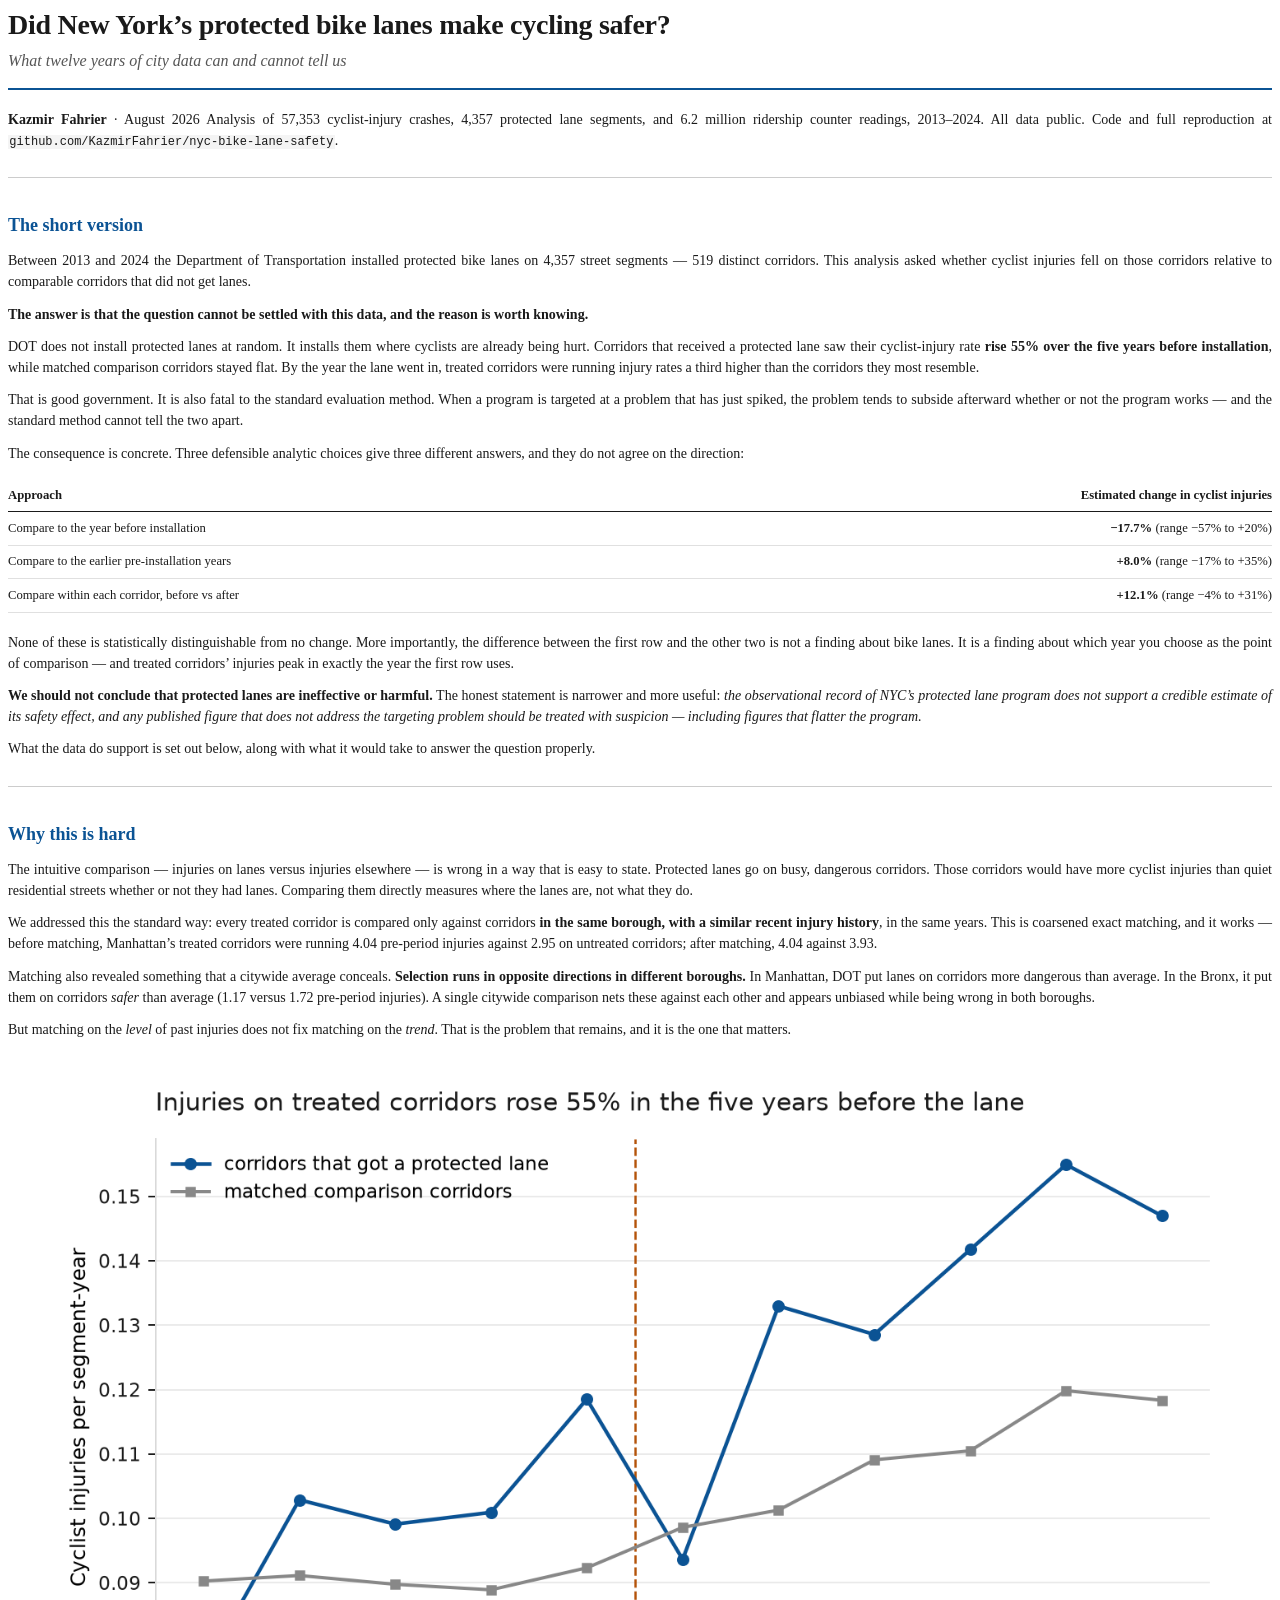
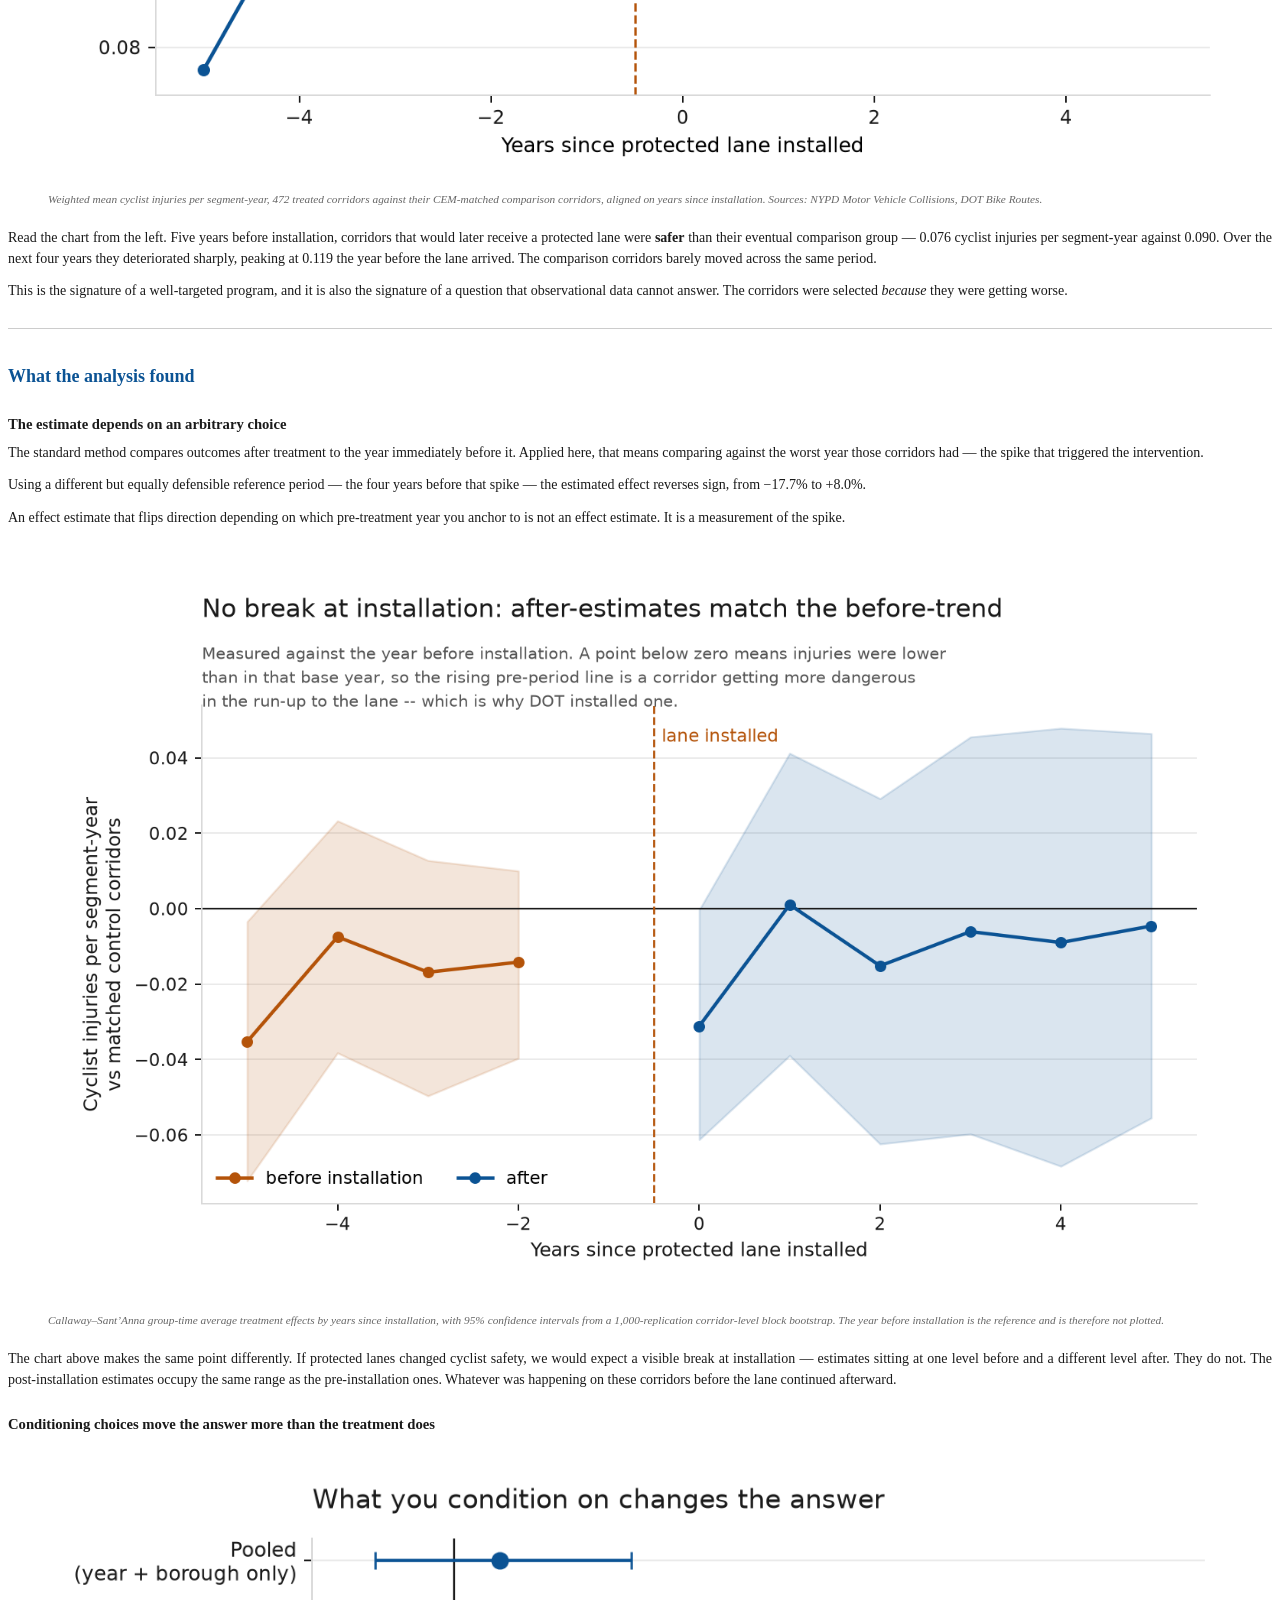
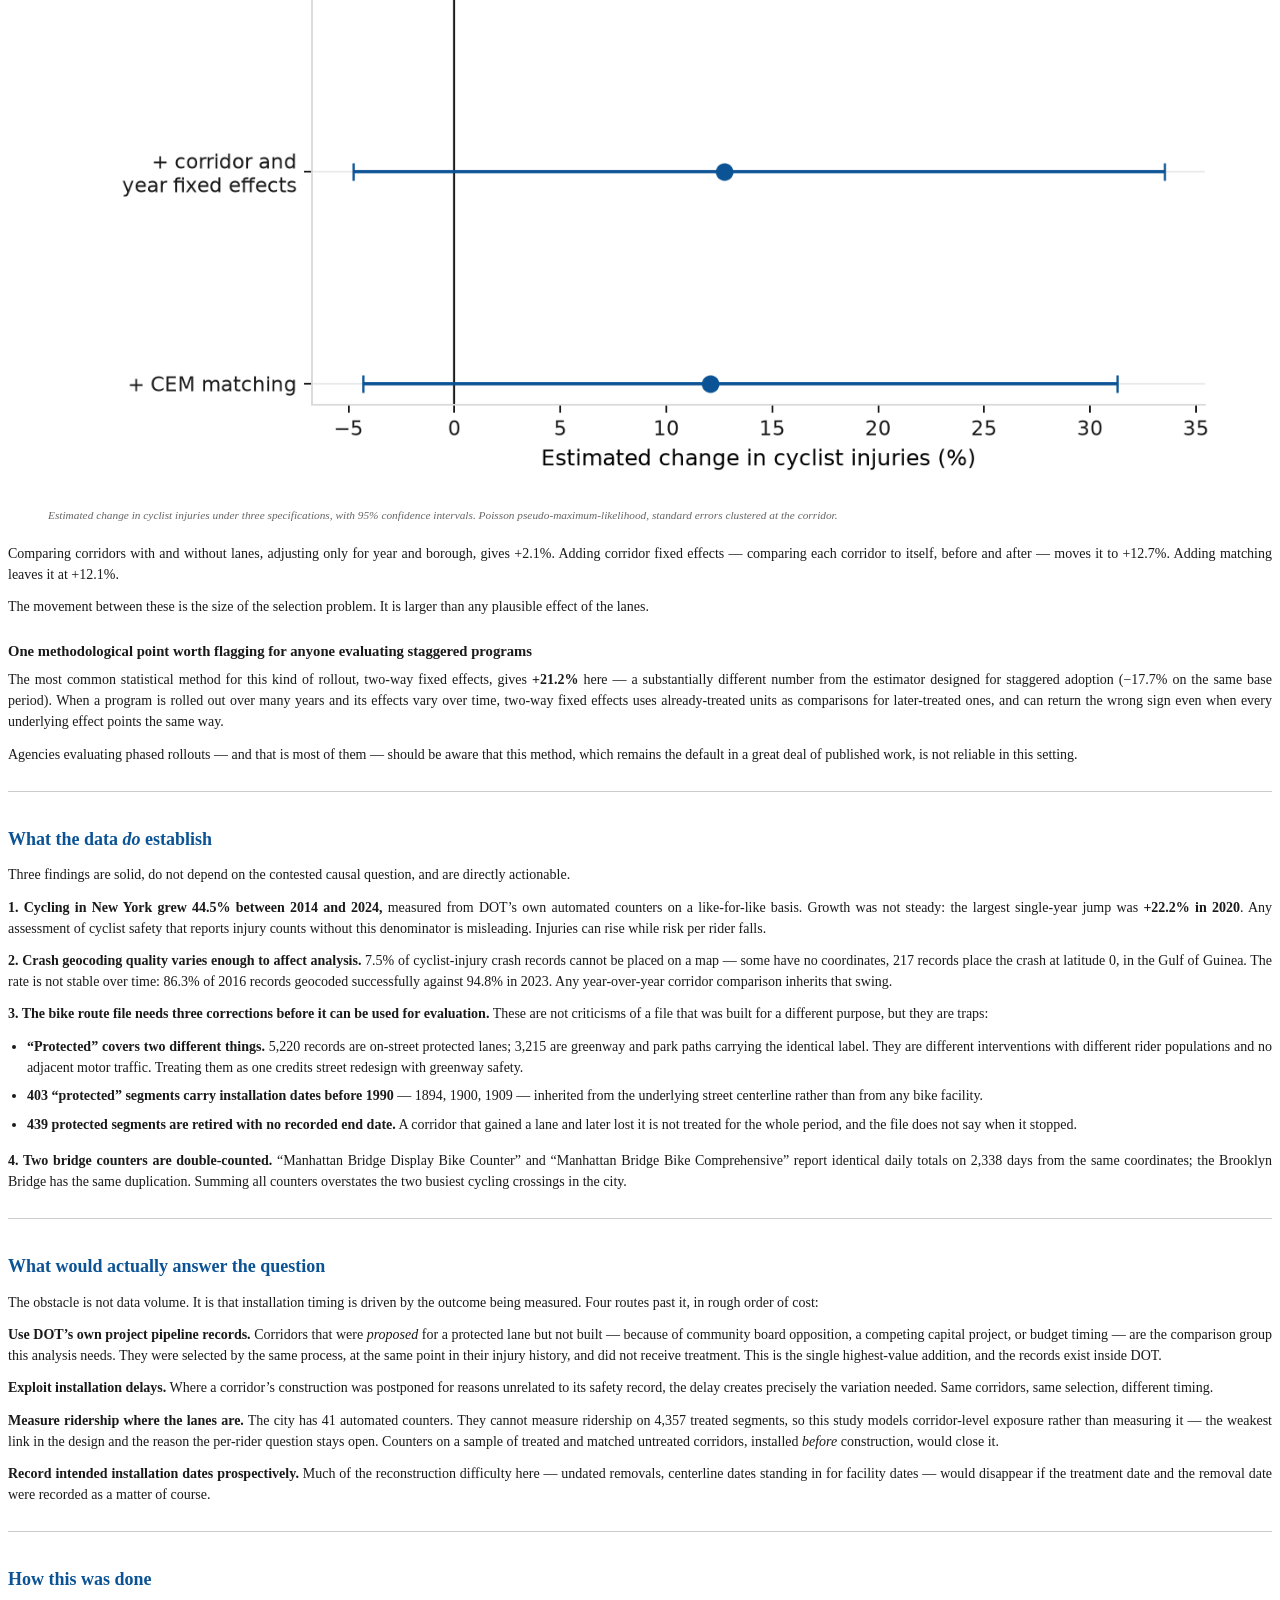
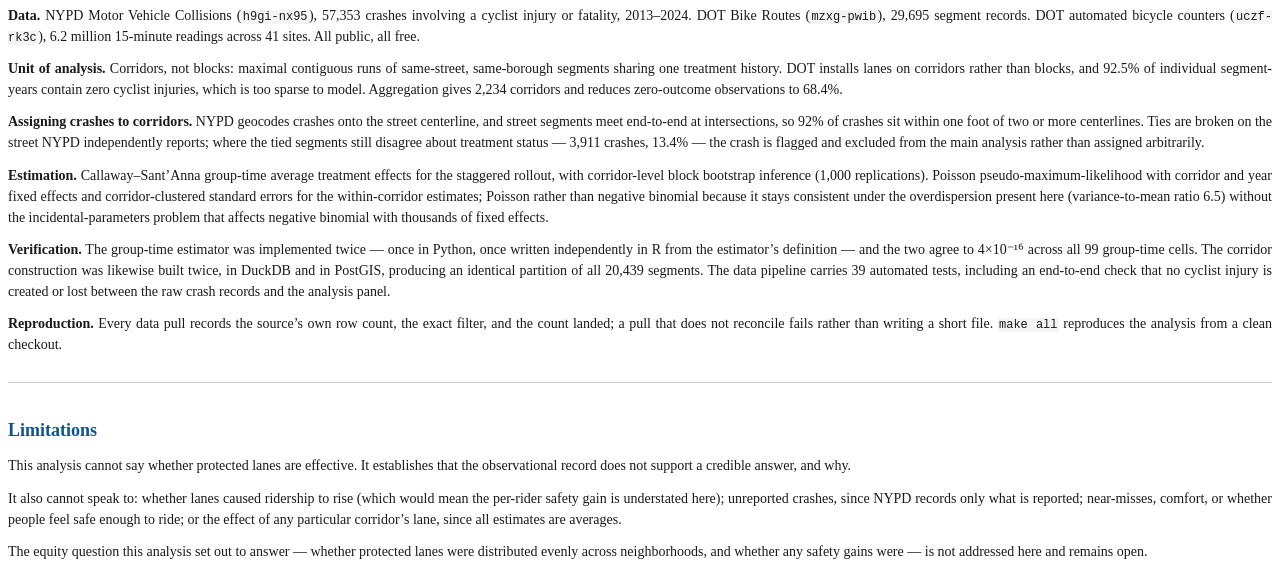
==== docs/brief/brief.html @ b7672981 "Write the six-page policy brief and its build pipeline The highest-leverage deliverable in the proje" ====
<!DOCTYPE html>
<html xmlns="http://www.w3.org/1999/xhtml">
<head>
  <meta charset="utf-8" />
  <meta name="generator" content="pandoc 3.10.2" />
  <meta name="viewport" content="width=device-width, initial-scale=1.0, user-scalable=yes" />
  <title>Did New York&#39;s protected bike lanes make cycling safer?</title>
  <style>

span.smallcaps{font-variant: small-caps;}
div.columns{display: flex; gap: 1.5em;}
div.column{flex: auto;}
@media screen {
div.columns{gap: min(4vw, 1.5em);}
div.column{overflow-x: auto;}
}
div.hanging-indent{margin-left: 1.5em; text-indent: -1.5em;}

ul.task-list[class]{list-style: none;}
ul.task-list li input[type="checkbox"] {
font-size: inherit;
width: 0.8em;
margin: 0 0.8em 0.2em -1.6em;
vertical-align: middle;
}
.display.math{display: block; text-align: center; margin: 0.5rem auto;}
</style>
  <style type="text/css">@page {
size: letter;
margin: 22mm 20mm 20mm 20mm;
@bottom-center {
content: counter(page) " of " counter(pages);
font-family: "Georgia", serif; font-size: 8.5pt; color: #777;
}
}
@page :first { margin-top: 18mm; @bottom-center { content: ""; } }
html { font-size: 10.5pt; }
body {
font-family: "Georgia", "Times New Roman", serif;
line-height: 1.5; color: #1a1a1a; hyphens: auto; text-align: justify;
}
h1 {
font-size: 21pt; line-height: 1.18; margin: 0 0 2mm 0;
font-weight: 600; letter-spacing: -0.2pt; text-align: left;
}
h3 {
font-size: 12pt; font-weight: 400; font-style: italic; color: #555;
margin: 0 0 5mm 0; text-align: left;
}
h1 + h3 { border-bottom: 1.5pt solid #0b5394; padding-bottom: 4mm; }
h2 {
font-size: 13.5pt; font-weight: 600; color: #0b5394;
margin: 9mm 0 3mm 0; text-align: left; page-break-after: avoid;
}
h3:not(h1 + h3) {
font-size: 11pt; font-weight: 600; font-style: normal; color: #1a1a1a;
margin: 6mm 0 2mm 0; page-break-after: avoid;
}
p { margin: 0 0 3mm 0; orphans: 3; widows: 3; }
strong { font-weight: 600; }
hr { border: none; border-top: 0.5pt solid #ccc; margin: 7mm 0; }
table {
width: 100%; border-collapse: collapse; margin: 4mm 0 5mm 0;
font-size: 9.5pt; page-break-inside: avoid;
}
th {
text-align: left; border-bottom: 1pt solid #1a1a1a;
padding: 2mm 3mm 1.5mm 0; font-weight: 600;
}
td { padding: 1.8mm 3mm 1.8mm 0; border-bottom: 0.4pt solid #e0e0e0; }
td:last-child, th:last-child { text-align: right; padding-right: 0; }
ul { margin: 2mm 0 4mm 0; padding-left: 5mm; }
li { margin-bottom: 2mm; text-align: justify; }
img { width: 100%; margin: 4mm 0 1.5mm 0; page-break-inside: avoid; }

img + em, p > img + em { display: block; }
figcaption, .caption {
font-size: 8.5pt; color: #666; font-style: italic;
text-align: left; margin-bottom: 5mm;
}
code { font-family: "SF Mono", Menlo, monospace; font-size: 9pt; background: #f4f4f4; padding: 0 1pt; }
</style>
</head>
<body>
<h1 id="did-new-yorks-protected-bike-lanes-make-cycling-safer">Did New
York’s protected bike lanes make cycling safer?</h1>
<h3 id="what-twelve-years-of-city-data-can-and-cannot-tell-us">What
twelve years of city data can and cannot tell us</h3>
<p><strong>Kazmir Fahrier</strong> · August 2026 Analysis of 57,353
cyclist-injury crashes, 4,357 protected lane segments, and 6.2 million
ridership counter readings, 2013–2024. All data public. Code and full
reproduction at
<code>github.com/KazmirFahrier/nyc-bike-lane-safety</code>.</p>
<hr />
<h2 id="the-short-version">The short version</h2>
<p>Between 2013 and 2024 the Department of Transportation installed
protected bike lanes on 4,357 street segments — 519 distinct corridors.
This analysis asked whether cyclist injuries fell on those corridors
relative to comparable corridors that did not get lanes.</p>
<p><strong>The answer is that the question cannot be settled with this
data, and the reason is worth knowing.</strong></p>
<p>DOT does not install protected lanes at random. It installs them
where cyclists are already being hurt. Corridors that received a
protected lane saw their cyclist-injury rate <strong>rise 55% over the
five years before installation</strong>, while matched comparison
corridors stayed flat. By the year the lane went in, treated corridors
were running injury rates a third higher than the corridors they most
resemble.</p>
<p>That is good government. It is also fatal to the standard evaluation
method. When a program is targeted at a problem that has just spiked,
the problem tends to subside afterward whether or not the program works
— and the standard method cannot tell the two apart.</p>
<p>The consequence is concrete. Three defensible analytic choices give
three different answers, and they do not agree on the direction:</p>
<table>
<colgroup>
<col style="width: 50%" />
<col style="width: 50%" />
</colgroup>
<thead>
<tr>
<th>Approach</th>
<th>Estimated change in cyclist injuries</th>
</tr>
</thead>
<tbody>
<tr>
<td>Compare to the year before installation</td>
<td><strong>−17.7%</strong> (range −57% to +20%)</td>
</tr>
<tr>
<td>Compare to the earlier pre-installation years</td>
<td><strong>+8.0%</strong> (range −17% to +35%)</td>
</tr>
<tr>
<td>Compare within each corridor, before vs after</td>
<td><strong>+12.1%</strong> (range −4% to +31%)</td>
</tr>
</tbody>
</table>
<p>None of these is statistically distinguishable from no change. More
importantly, the difference between the first row and the other two is
not a finding about bike lanes. It is a finding about which year you
choose as the point of comparison — and treated corridors’ injuries peak
in exactly the year the first row uses.</p>
<p><strong>We should not conclude that protected lanes are ineffective
or harmful.</strong> The honest statement is narrower and more useful:
<em>the observational record of NYC’s protected lane program does not
support a credible estimate of its safety effect, and any published
figure that does not address the targeting problem should be treated
with suspicion — including figures that flatter the program.</em></p>
<p>What the data do support is set out below, along with what it would
take to answer the question properly.</p>
<hr />
<h2 id="why-this-is-hard">Why this is hard</h2>
<p>The intuitive comparison — injuries on lanes versus injuries
elsewhere — is wrong in a way that is easy to state. Protected lanes go
on busy, dangerous corridors. Those corridors would have more cyclist
injuries than quiet residential streets whether or not they had lanes.
Comparing them directly measures where the lanes are, not what they
do.</p>
<p>We addressed this the standard way: every treated corridor is
compared only against corridors <strong>in the same borough, with a
similar recent injury history</strong>, in the same years. This is
coarsened exact matching, and it works — before matching, Manhattan’s
treated corridors were running 4.04 pre-period injuries against 2.95 on
untreated corridors; after matching, 4.04 against 3.93.</p>
<p>Matching also revealed something that a citywide average conceals.
<strong>Selection runs in opposite directions in different
boroughs.</strong> In Manhattan, DOT put lanes on corridors more
dangerous than average. In the Bronx, it put them on corridors
<em>safer</em> than average (1.17 versus 1.72 pre-period injuries). A
single citywide comparison nets these against each other and appears
unbiased while being wrong in both boroughs.</p>
<p>But matching on the <em>level</em> of past injuries does not fix
matching on the <em>trend</em>. That is the problem that remains, and it
is the one that matters.</p>
<figure>
<img role="img" aria-label="Weighted mean cyclist injuries per segment-year, 472 treated corridors against their CEM-matched comparison corridors, aligned on years since installation. Sources: NYPD Motor Vehicle Collisions, DOT Bike Routes." src="[data-uri]" alt="Weighted mean cyclist injuries per segment-year, 472 treated corridors against their CEM-matched comparison corridors, aligned on years since installation. Sources: NYPD Motor Vehicle Collisions, DOT Bike Routes." />
<figcaption aria-hidden="true">Weighted mean cyclist injuries per
segment-year, 472 treated corridors against their CEM-matched comparison
corridors, aligned on years since installation. Sources: NYPD Motor
Vehicle Collisions, DOT Bike Routes.</figcaption>
</figure>
<p>Read the chart from the left. Five years before installation,
corridors that would later receive a protected lane were
<strong>safer</strong> than their eventual comparison group — 0.076
cyclist injuries per segment-year against 0.090. Over the next four
years they deteriorated sharply, peaking at 0.119 the year before the
lane arrived. The comparison corridors barely moved across the same
period.</p>
<p>This is the signature of a well-targeted program, and it is also the
signature of a question that observational data cannot answer. The
corridors were selected <em>because</em> they were getting worse.</p>
<hr />
<h2 id="what-the-analysis-found">What the analysis found</h2>
<h3 id="the-estimate-depends-on-an-arbitrary-choice">The estimate
depends on an arbitrary choice</h3>
<p>The standard method compares outcomes after treatment to the year
immediately before it. Applied here, that means comparing against the
worst year those corridors had — the spike that triggered the
intervention.</p>
<p>Using a different but equally defensible reference period — the four
years before that spike — the estimated effect reverses sign, from
−17.7% to +8.0%.</p>
<p>An effect estimate that flips direction depending on which
pre-treatment year you anchor to is not an effect estimate. It is a
measurement of the spike.</p>
<figure>
<img role="img" aria-label="Callaway–Sant’Anna group-time average treatment effects by years since installation, with 95% confidence intervals from a 1,000-replication corridor-level block bootstrap. The year before installation is the reference and is therefore not plotted." src="[data-uri]" alt="Callaway–Sant’Anna group-time average treatment effects by years since installation, with 95% confidence intervals from a 1,000-replication corridor-level block bootstrap. The year before installation is the reference and is therefore not plotted." />
<figcaption aria-hidden="true">Callaway–Sant’Anna group-time average
treatment effects by years since installation, with 95% confidence
intervals from a 1,000-replication corridor-level block bootstrap. The
year before installation is the reference and is therefore not
plotted.</figcaption>
</figure>
<p>The chart above makes the same point differently. If protected lanes
changed cyclist safety, we would expect a visible break at installation
— estimates sitting at one level before and a different level after.
They do not. The post-installation estimates occupy the same range as
the pre-installation ones. Whatever was happening on these corridors
before the lane continued afterward.</p>
<h3 id="conditioning-choices-move-the-answer-more-than-the-treatment-does">Conditioning
choices move the answer more than the treatment does</h3>
<figure>
<img role="img" aria-label="Estimated change in cyclist injuries under three specifications, with 95% confidence intervals. Poisson pseudo-maximum-likelihood, standard errors clustered at the corridor." src="[data-uri]" alt="Estimated change in cyclist injuries under three specifications, with 95% confidence intervals. Poisson pseudo-maximum-likelihood, standard errors clustered at the corridor." />
<figcaption aria-hidden="true">Estimated change in cyclist injuries
under three specifications, with 95% confidence intervals. Poisson
pseudo-maximum-likelihood, standard errors clustered at the
corridor.</figcaption>
</figure>
<p>Comparing corridors with and without lanes, adjusting only for year
and borough, gives +2.1%. Adding corridor fixed effects — comparing each
corridor to itself, before and after — moves it to +12.7%. Adding
matching leaves it at +12.1%.</p>
<p>The movement between these is the size of the selection problem. It
is larger than any plausible effect of the lanes.</p>
<h3 id="one-methodological-point-worth-flagging-for-anyone-evaluating-staggered-programs">One
methodological point worth flagging for anyone evaluating staggered
programs</h3>
<p>The most common statistical method for this kind of rollout, two-way
fixed effects, gives <strong>+21.2%</strong> here — a substantially
different number from the estimator designed for staggered adoption
(−17.7% on the same base period). When a program is rolled out over many
years and its effects vary over time, two-way fixed effects uses
already-treated units as comparisons for later-treated ones, and can
return the wrong sign even when every underlying effect points the same
way.</p>
<p>Agencies evaluating phased rollouts — and that is most of them —
should be aware that this method, which remains the default in a great
deal of published work, is not reliable in this setting.</p>
<hr />
<h2 id="what-the-data-do-establish">What the data <em>do</em>
establish</h2>
<p>Three findings are solid, do not depend on the contested causal
question, and are directly actionable.</p>
<p><strong>1. Cycling in New York grew 44.5% between 2014 and
2024,</strong> measured from DOT’s own automated counters on a
like-for-like basis. Growth was not steady: the largest single-year jump
was <strong>+22.2% in 2020</strong>. Any assessment of cyclist safety
that reports injury counts without this denominator is misleading.
Injuries can rise while risk per rider falls.</p>
<p><strong>2. Crash geocoding quality varies enough to affect
analysis.</strong> 7.5% of cyclist-injury crash records cannot be placed
on a map — some have no coordinates, 217 records place the crash at
latitude 0, in the Gulf of Guinea. The rate is not stable over time:
86.3% of 2016 records geocoded successfully against 94.8% in 2023. Any
year-over-year corridor comparison inherits that swing.</p>
<p><strong>3. The bike route file needs three corrections before it can
be used for evaluation.</strong> These are not criticisms of a file that
was built for a different purpose, but they are traps:</p>
<ul>
<li><strong>“Protected” covers two different things.</strong> 5,220
records are on-street protected lanes; 3,215 are greenway and park paths
carrying the identical label. They are different interventions with
different rider populations and no adjacent motor traffic. Treating them
as one credits street redesign with greenway safety.</li>
<li><strong>403 “protected” segments carry installation dates before
1990</strong> — 1894, 1900, 1909 — inherited from the underlying street
centerline rather than from any bike facility.</li>
<li><strong>439 protected segments are retired with no recorded end
date.</strong> A corridor that gained a lane and later lost it is not
treated for the whole period, and the file does not say when it
stopped.</li>
</ul>
<p><strong>4. Two bridge counters are double-counted.</strong>
“Manhattan Bridge Display Bike Counter” and “Manhattan Bridge Bike
Comprehensive” report identical daily totals on 2,338 days from the same
coordinates; the Brooklyn Bridge has the same duplication. Summing all
counters overstates the two busiest cycling crossings in the city.</p>
<hr />
<h2 id="what-would-actually-answer-the-question">What would actually
answer the question</h2>
<p>The obstacle is not data volume. It is that installation timing is
driven by the outcome being measured. Four routes past it, in rough
order of cost:</p>
<p><strong>Use DOT’s own project pipeline records.</strong> Corridors
that were <em>proposed</em> for a protected lane but not built — because
of community board opposition, a competing capital project, or budget
timing — are the comparison group this analysis needs. They were
selected by the same process, at the same point in their injury history,
and did not receive treatment. This is the single highest-value
addition, and the records exist inside DOT.</p>
<p><strong>Exploit installation delays.</strong> Where a corridor’s
construction was postponed for reasons unrelated to its safety record,
the delay creates precisely the variation needed. Same corridors, same
selection, different timing.</p>
<p><strong>Measure ridership where the lanes are.</strong> The city has
41 automated counters. They cannot measure ridership on 4,357 treated
segments, so this study models corridor-level exposure rather than
measuring it — the weakest link in the design and the reason the
per-rider question stays open. Counters on a sample of treated and
matched untreated corridors, installed <em>before</em> construction,
would close it.</p>
<p><strong>Record intended installation dates prospectively.</strong>
Much of the reconstruction difficulty here — undated removals,
centerline dates standing in for facility dates — would disappear if the
treatment date and the removal date were recorded as a matter of
course.</p>
<hr />
<h2 id="how-this-was-done">How this was done</h2>
<p><strong>Data.</strong> NYPD Motor Vehicle Collisions
(<code>h9gi-nx95</code>), 57,353 crashes involving a cyclist injury or
fatality, 2013–2024. DOT Bike Routes (<code>mzxg-pwib</code>), 29,695
segment records. DOT automated bicycle counters
(<code>uczf-rk3c</code>), 6.2 million 15-minute readings across 41
sites. All public, all free.</p>
<p><strong>Unit of analysis.</strong> Corridors, not blocks: maximal
contiguous runs of same-street, same-borough segments sharing one
treatment history. DOT installs lanes on corridors rather than blocks,
and 92.5% of individual segment-years contain zero cyclist injuries,
which is too sparse to model. Aggregation gives 2,234 corridors and
reduces zero-outcome observations to 68.4%.</p>
<p><strong>Assigning crashes to corridors.</strong> NYPD geocodes
crashes onto the street centerline, and street segments meet end-to-end
at intersections, so 92% of crashes sit within one foot of two or more
centerlines. Ties are broken on the street NYPD independently reports;
where the tied segments still disagree about treatment status — 3,911
crashes, 13.4% — the crash is flagged and excluded from the main
analysis rather than assigned arbitrarily.</p>
<p><strong>Estimation.</strong> Callaway–Sant’Anna group-time average
treatment effects for the staggered rollout, with corridor-level block
bootstrap inference (1,000 replications). Poisson
pseudo-maximum-likelihood with corridor and year fixed effects and
corridor-clustered standard errors for the within-corridor estimates;
Poisson rather than negative binomial because it stays consistent under
the overdispersion present here (variance-to-mean ratio 6.5) without the
incidental-parameters problem that affects negative binomial with
thousands of fixed effects.</p>
<p><strong>Verification.</strong> The group-time estimator was
implemented twice — once in Python, once written independently in R from
the estimator’s definition — and the two agree to 4×10⁻¹⁶ across all 99
group-time cells. The corridor construction was likewise built twice, in
DuckDB and in PostGIS, producing an identical partition of all 20,439
segments. The data pipeline carries 39 automated tests, including an
end-to-end check that no cyclist injury is created or lost between the
raw crash records and the analysis panel.</p>
<p><strong>Reproduction.</strong> Every data pull records the source’s
own row count, the exact filter, and the count landed; a pull that does
not reconcile fails rather than writing a short file.
<code>make all</code> reproduces the analysis from a clean checkout.</p>
<hr />
<h2 id="limitations">Limitations</h2>
<p>This analysis cannot say whether protected lanes are effective. It
establishes that the observational record does not support a credible
answer, and why.</p>
<p>It also cannot speak to: whether lanes caused ridership to rise
(which would mean the per-rider safety gain is understated here);
unreported crashes, since NYPD records only what is reported;
near-misses, comfort, or whether people feel safe enough to ride; or the
effect of any particular corridor’s lane, since all estimates are
averages.</p>
<p>The equity question this analysis set out to answer — whether
protected lanes were distributed evenly across neighborhoods, and
whether any safety gains were — is not addressed here and remains
open.</p>
</body>
</html>
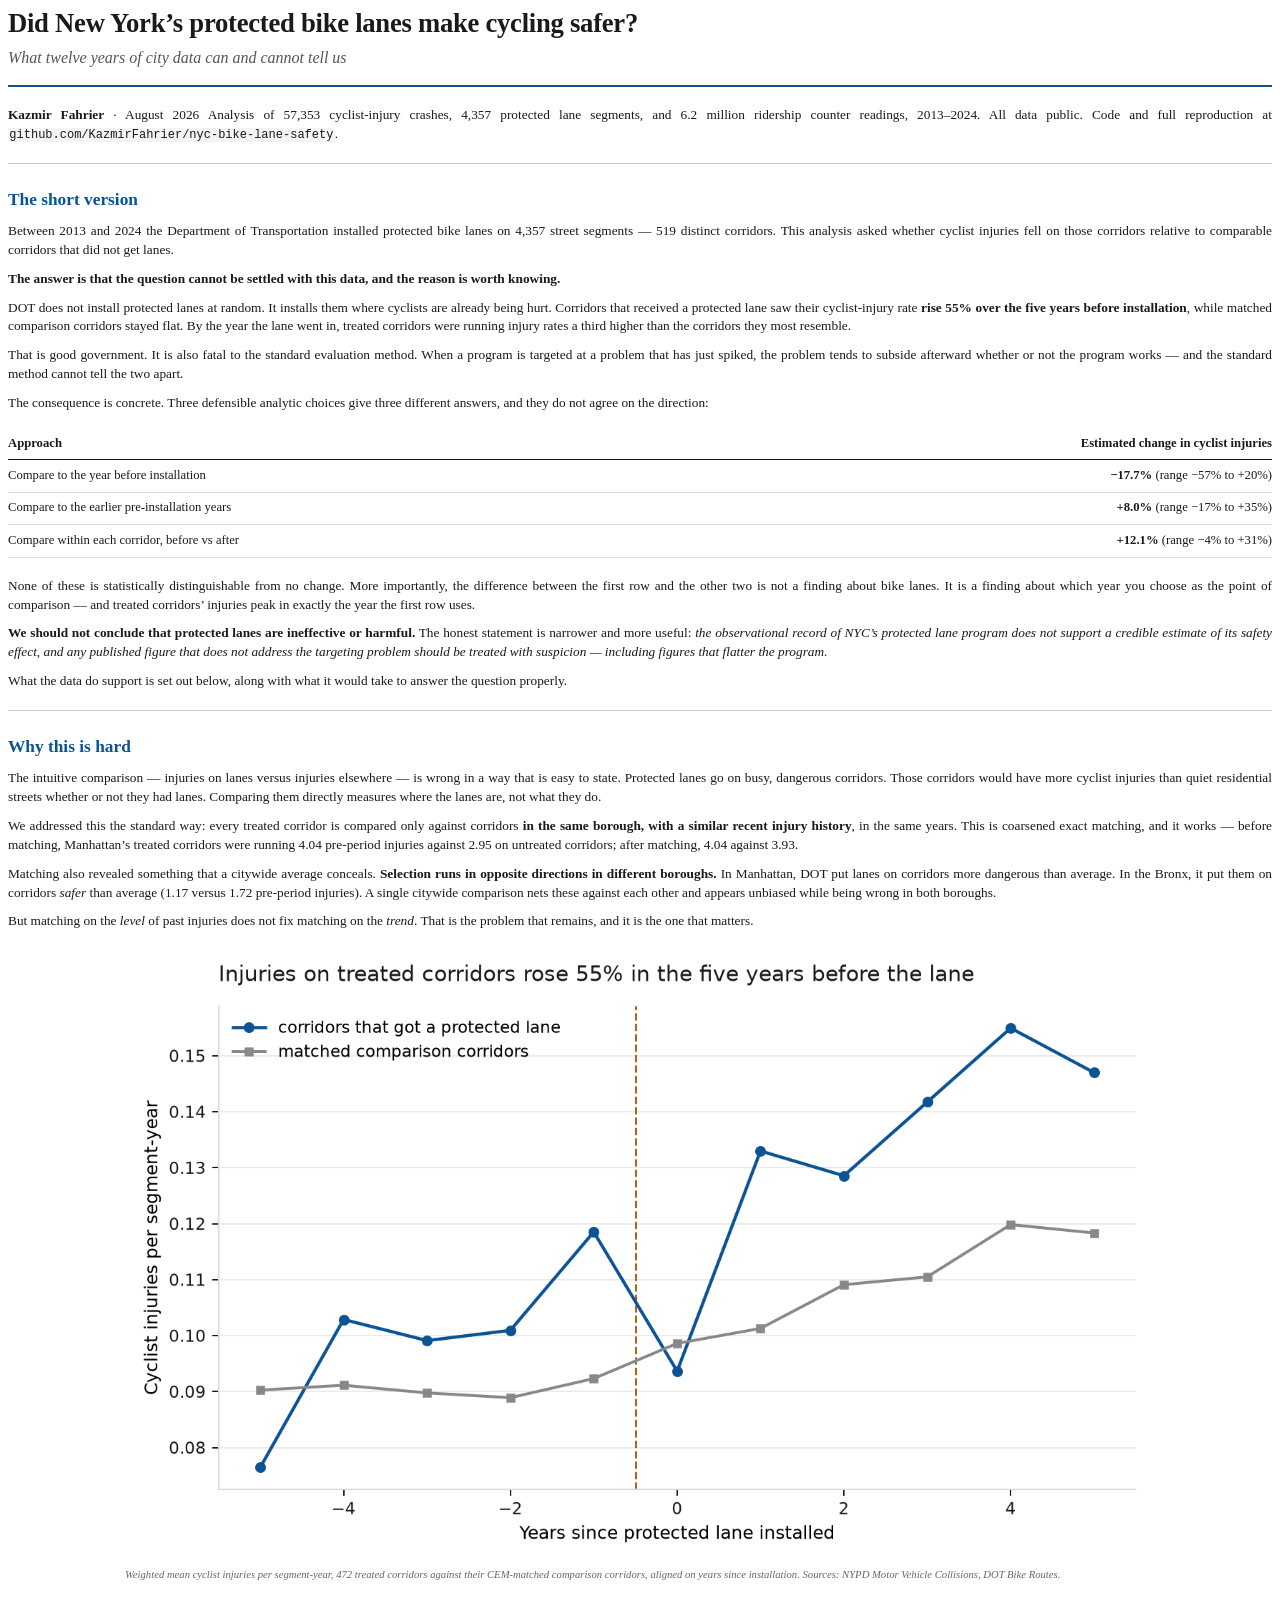
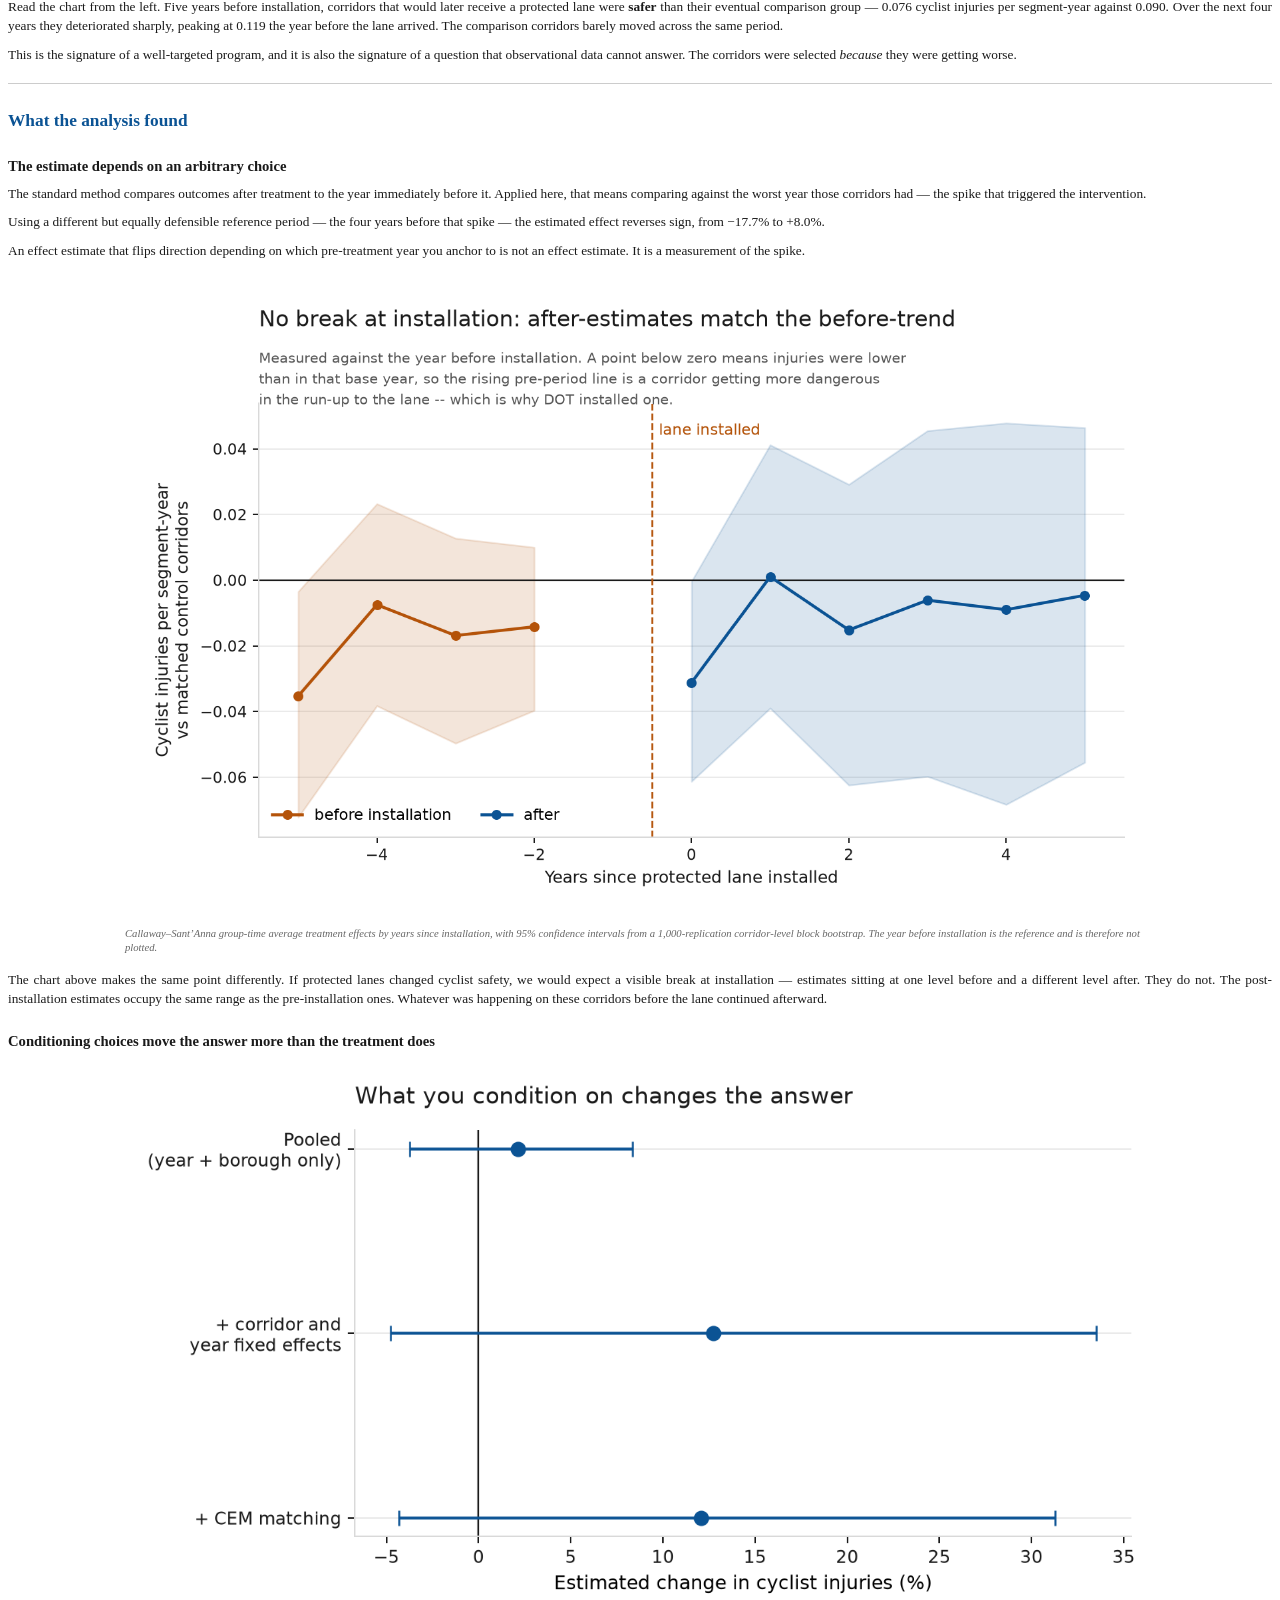
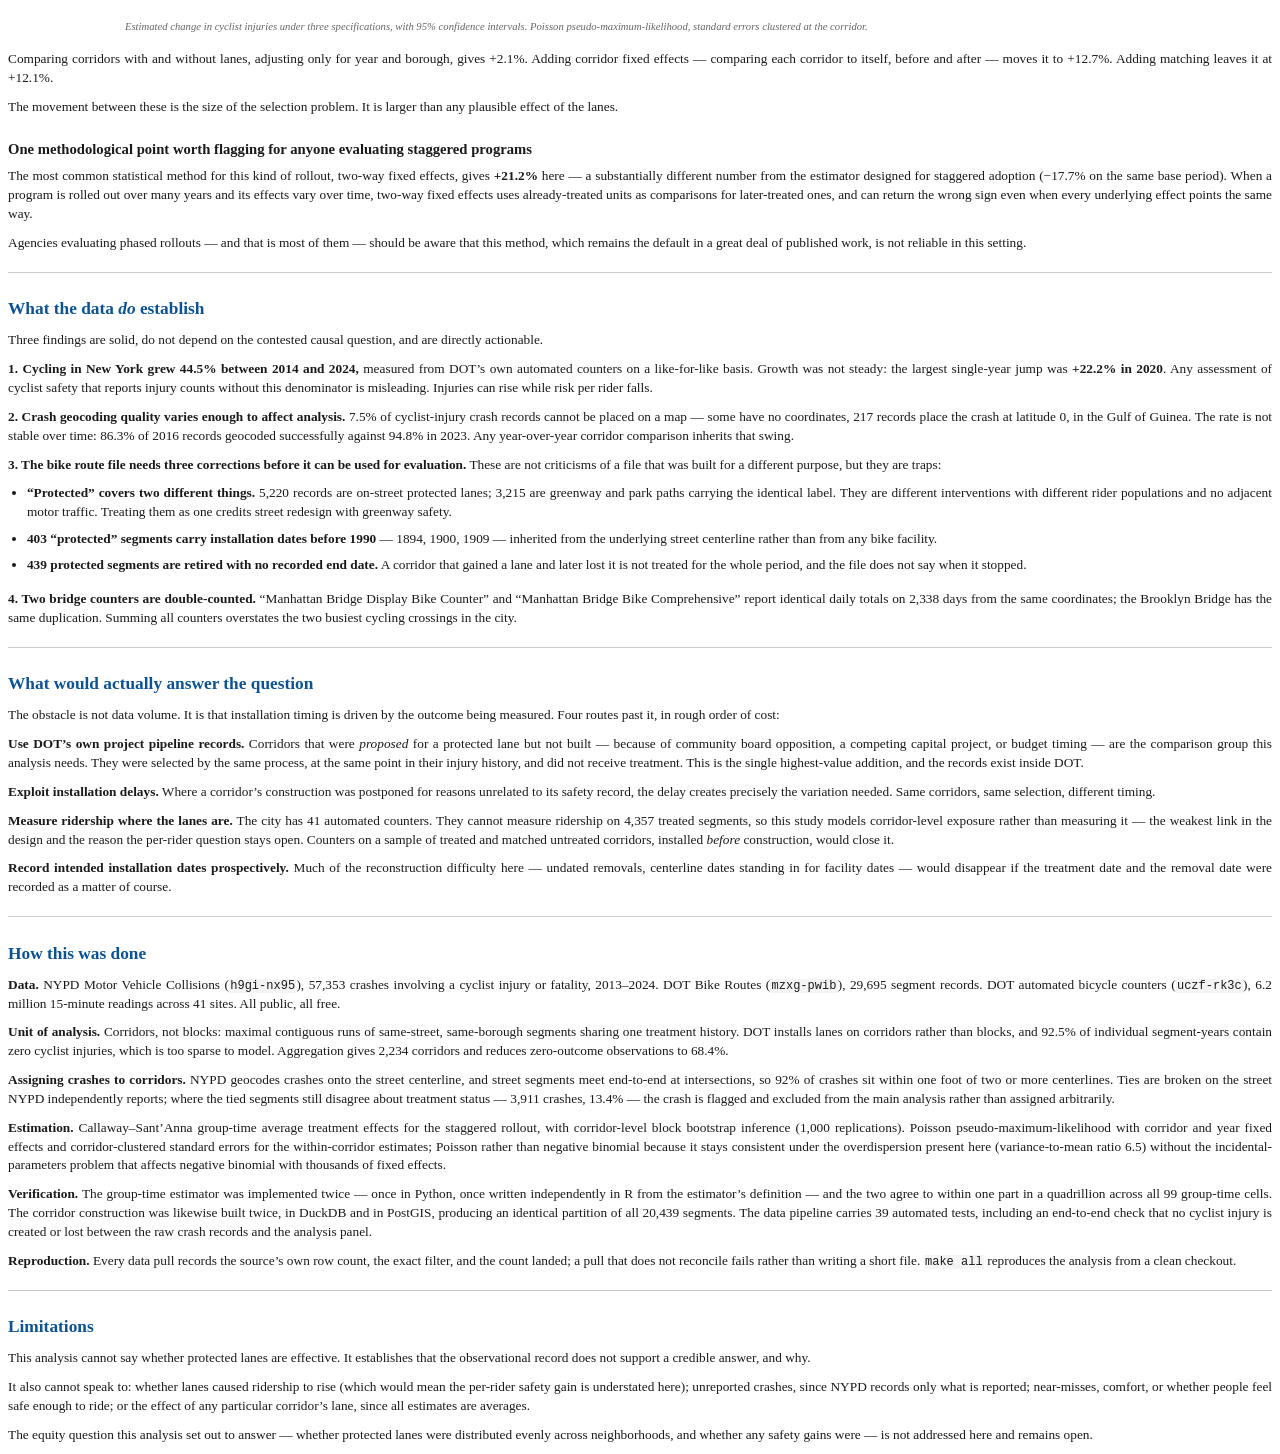
==== commit f4e34230: "Tighten brief to six pages; fix line-breaking scientific notation Layout tightened to the six pages " ====
--- a/docs/brief/brief.html
+++ b/docs/brief/brief.html
@@ -27,20 +27,20 @@
 </style>
   <style type="text/css">@page {
 size: letter;
-margin: 22mm 20mm 20mm 20mm;
+margin: 18mm 19mm 16mm 19mm;
 @bottom-center {
 content: counter(page) " of " counter(pages);
 font-family: "Georgia", serif; font-size: 8.5pt; color: #777;
 }
 }
 @page :first { margin-top: 18mm; @bottom-center { content: ""; } }
-html { font-size: 10.5pt; }
+html { font-size: 10pt; }
 body {
 font-family: "Georgia", "Times New Roman", serif;
-line-height: 1.5; color: #1a1a1a; hyphens: auto; text-align: justify;
+line-height: 1.42; color: #1a1a1a; hyphens: auto; text-align: justify;
 }
 h1 {
-font-size: 21pt; line-height: 1.18; margin: 0 0 2mm 0;
+font-size: 20pt; line-height: 1.18; margin: 0 0 2mm 0;
 font-weight: 600; letter-spacing: -0.2pt; text-align: left;
 }
 h3 {
@@ -49,16 +49,16 @@
 }
 h1 + h3 { border-bottom: 1.5pt solid #0b5394; padding-bottom: 4mm; }
 h2 {
-font-size: 13.5pt; font-weight: 600; color: #0b5394;
-margin: 9mm 0 3mm 0; text-align: left; page-break-after: avoid;
+font-size: 13pt; font-weight: 600; color: #0b5394;
+margin: 6.5mm 0 2.5mm 0; text-align: left; page-break-after: avoid;
 }
 h3:not(h1 + h3) {
 font-size: 11pt; font-weight: 600; font-style: normal; color: #1a1a1a;
 margin: 6mm 0 2mm 0; page-break-after: avoid;
 }
-p { margin: 0 0 3mm 0; orphans: 3; widows: 3; }
+p { margin: 0 0 2.6mm 0; orphans: 3; widows: 3; }
 strong { font-weight: 600; }
-hr { border: none; border-top: 0.5pt solid #ccc; margin: 7mm 0; }
+hr { border: none; border-top: 0.5pt solid #ccc; margin: 5mm 0; }
 table {
 width: 100%; border-collapse: collapse; margin: 4mm 0 5mm 0;
 font-size: 9.5pt; page-break-inside: avoid;
@@ -71,12 +71,12 @@
 td:last-child, th:last-child { text-align: right; padding-right: 0; }
 ul { margin: 2mm 0 4mm 0; padding-left: 5mm; }
 li { margin-bottom: 2mm; text-align: justify; }
-img { width: 100%; margin: 4mm 0 1.5mm 0; page-break-inside: avoid; }
+img { width: 87%; display: block; margin: 3mm auto 1.5mm auto; page-break-inside: avoid; }
 
 img + em, p > img + em { display: block; }
 figcaption, .caption {
-font-size: 8.5pt; color: #666; font-style: italic;
-text-align: left; margin-bottom: 5mm;
+font-size: 8pt; color: #666; font-style: italic; line-height: 1.35;
+text-align: left; margin: 0 auto 4mm auto; width: 87%;
 }
 code { font-family: "SF Mono", Menlo, monospace; font-size: 9pt; background: #f4f4f4; padding: 0 1pt; }
 </style>
@@ -349,12 +349,13 @@
 thousands of fixed effects.</p>
 <p><strong>Verification.</strong> The group-time estimator was
 implemented twice — once in Python, once written independently in R from
-the estimator’s definition — and the two agree to 4×10⁻¹⁶ across all 99
-group-time cells. The corridor construction was likewise built twice, in
-DuckDB and in PostGIS, producing an identical partition of all 20,439
-segments. The data pipeline carries 39 automated tests, including an
-end-to-end check that no cyclist injury is created or lost between the
-raw crash records and the analysis panel.</p>
+the estimator’s definition — and the two agree to within one part in a
+quadrillion across all 99 group-time cells. The corridor construction
+was likewise built twice, in DuckDB and in PostGIS, producing an
+identical partition of all 20,439 segments. The data pipeline carries 39
+automated tests, including an end-to-end check that no cyclist injury is
+created or lost between the raw crash records and the analysis
+panel.</p>
 <p><strong>Reproduction.</strong> Every data pull records the source’s
 own row count, the exact filter, and the count landed; a pull that does
 not reconcile fails rather than writing a short file.
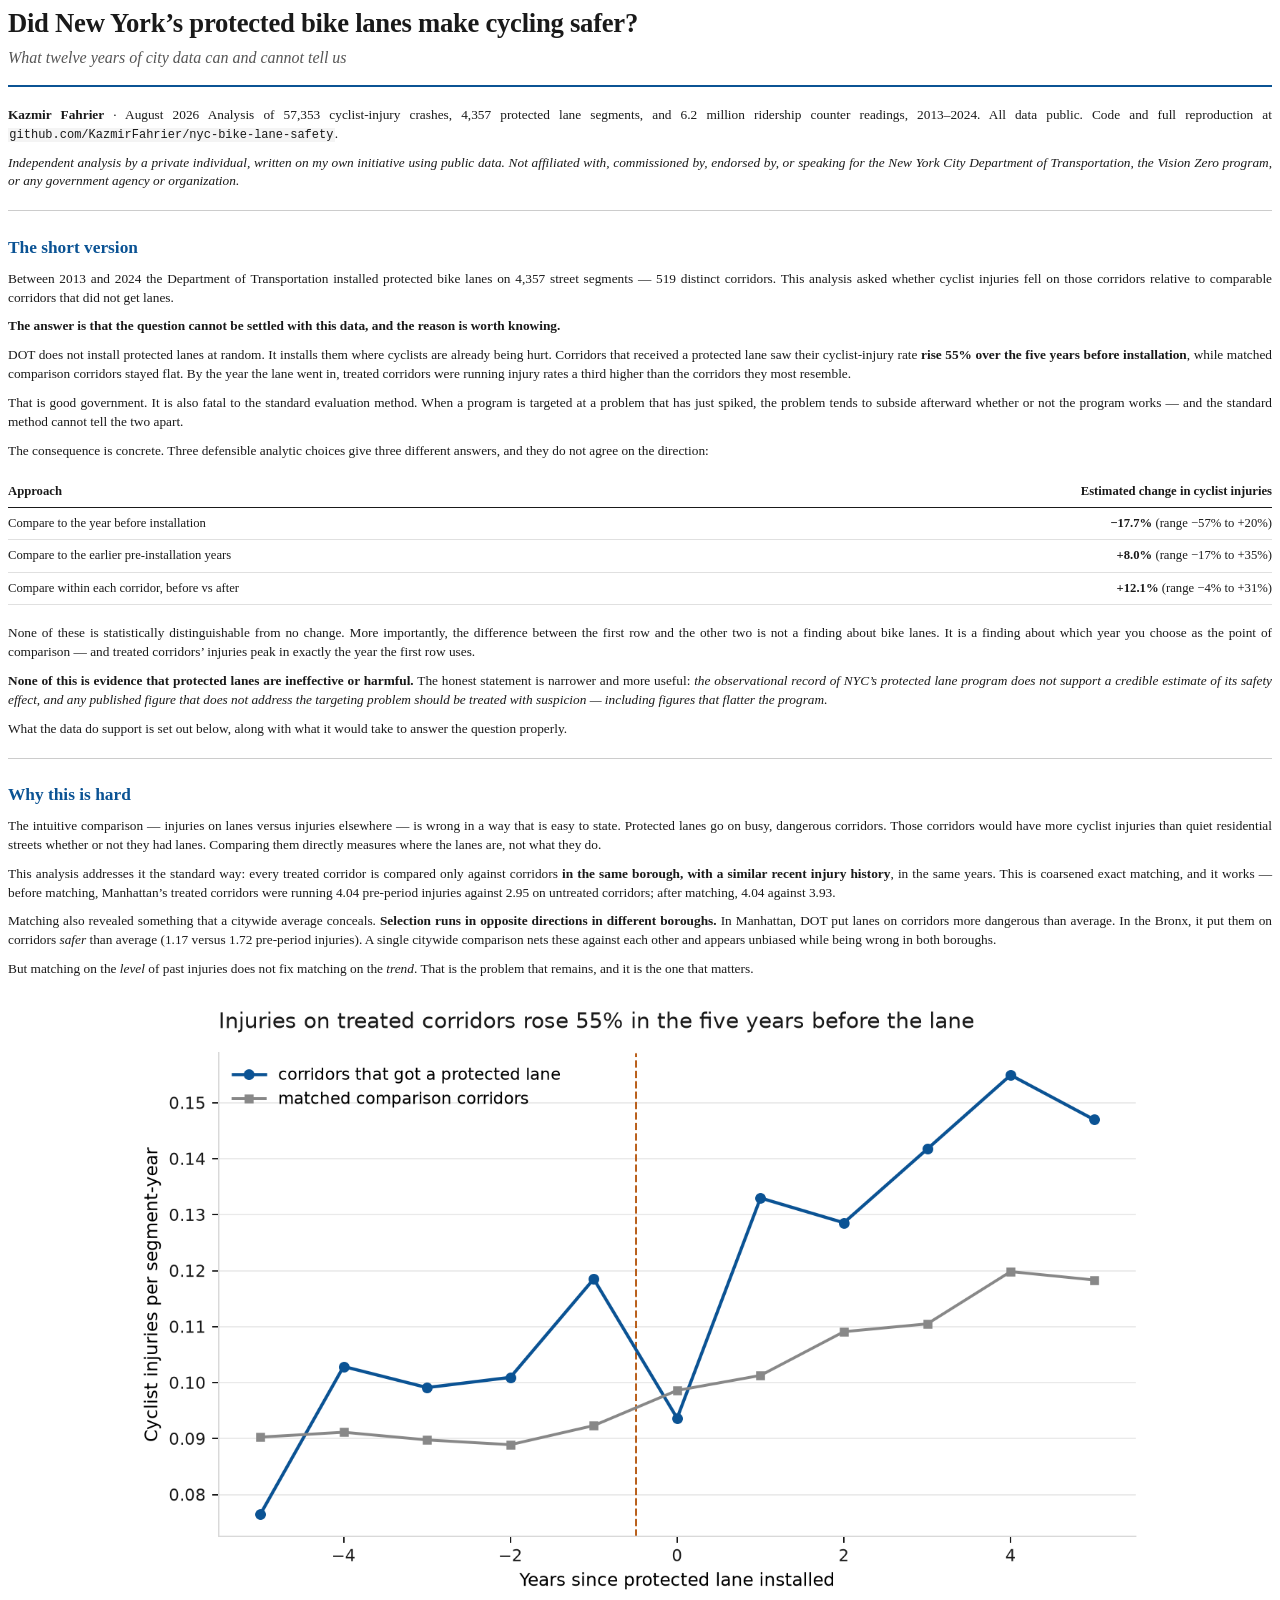
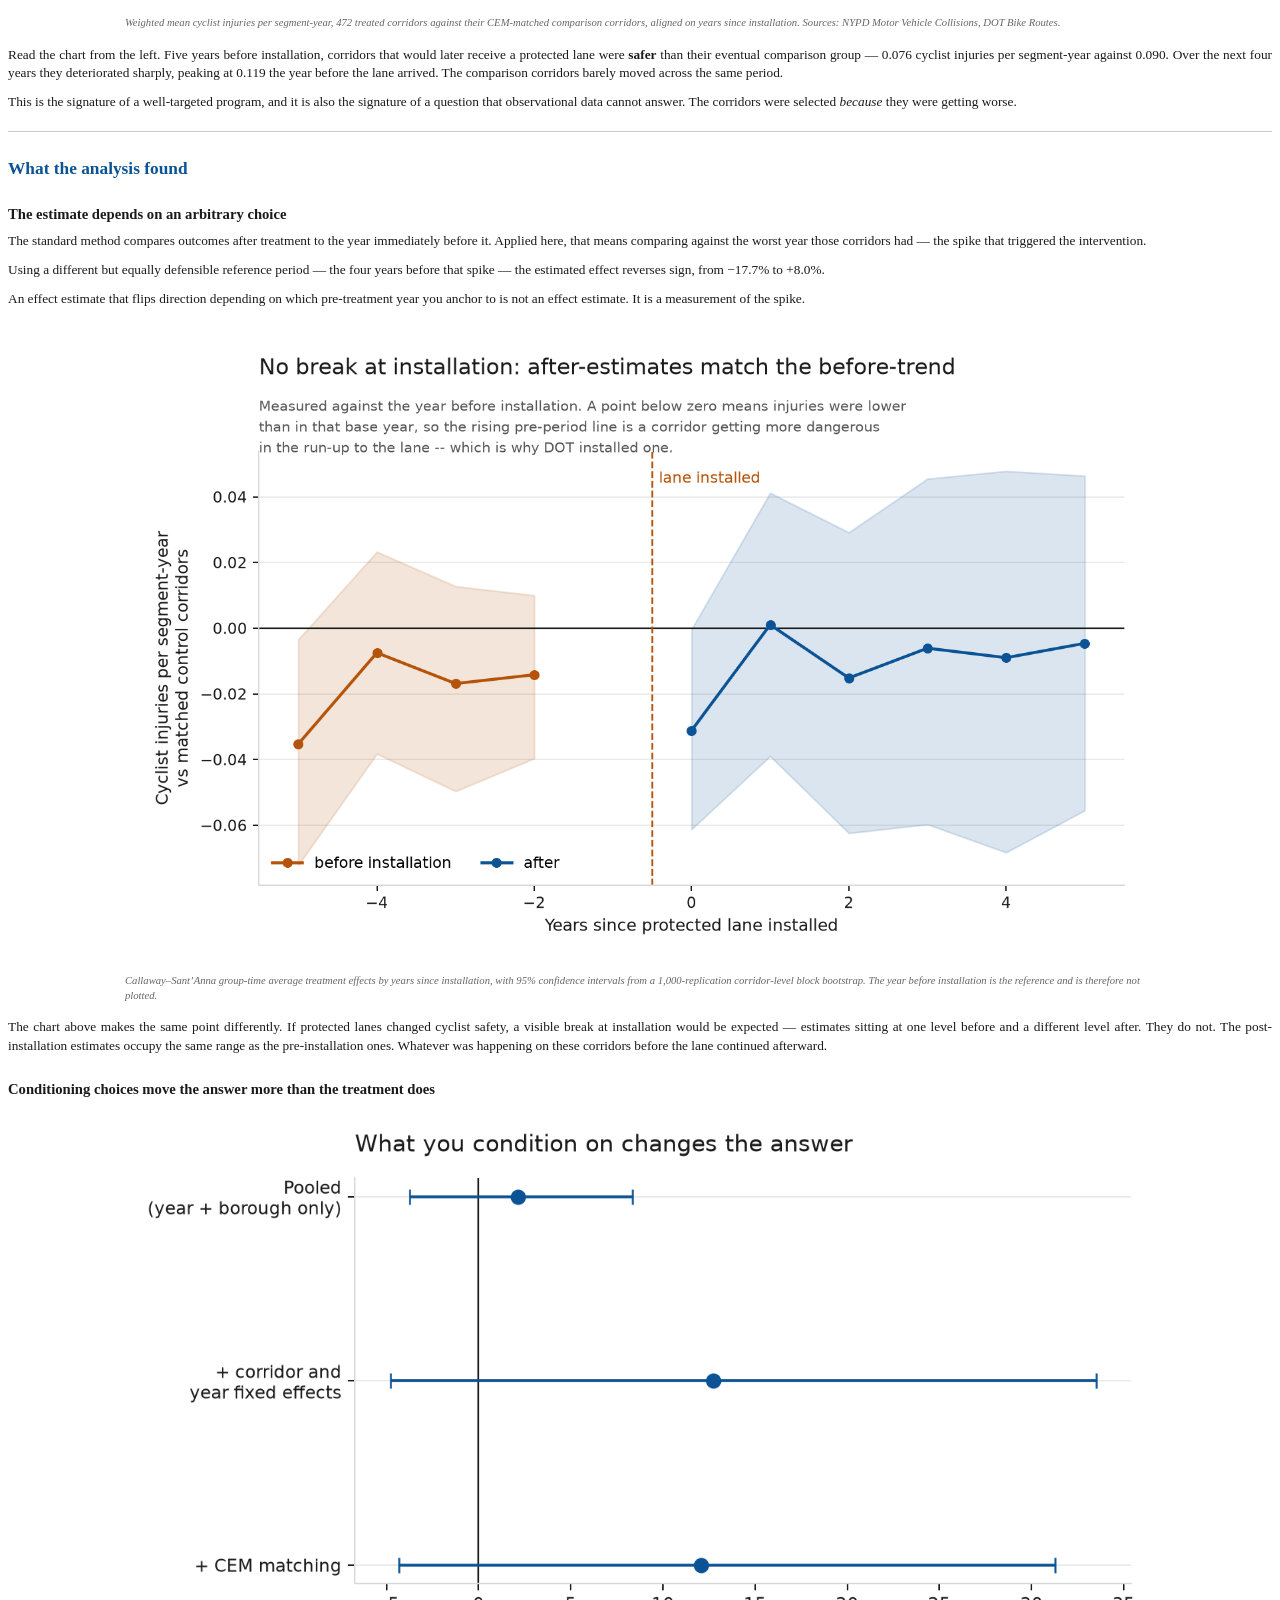
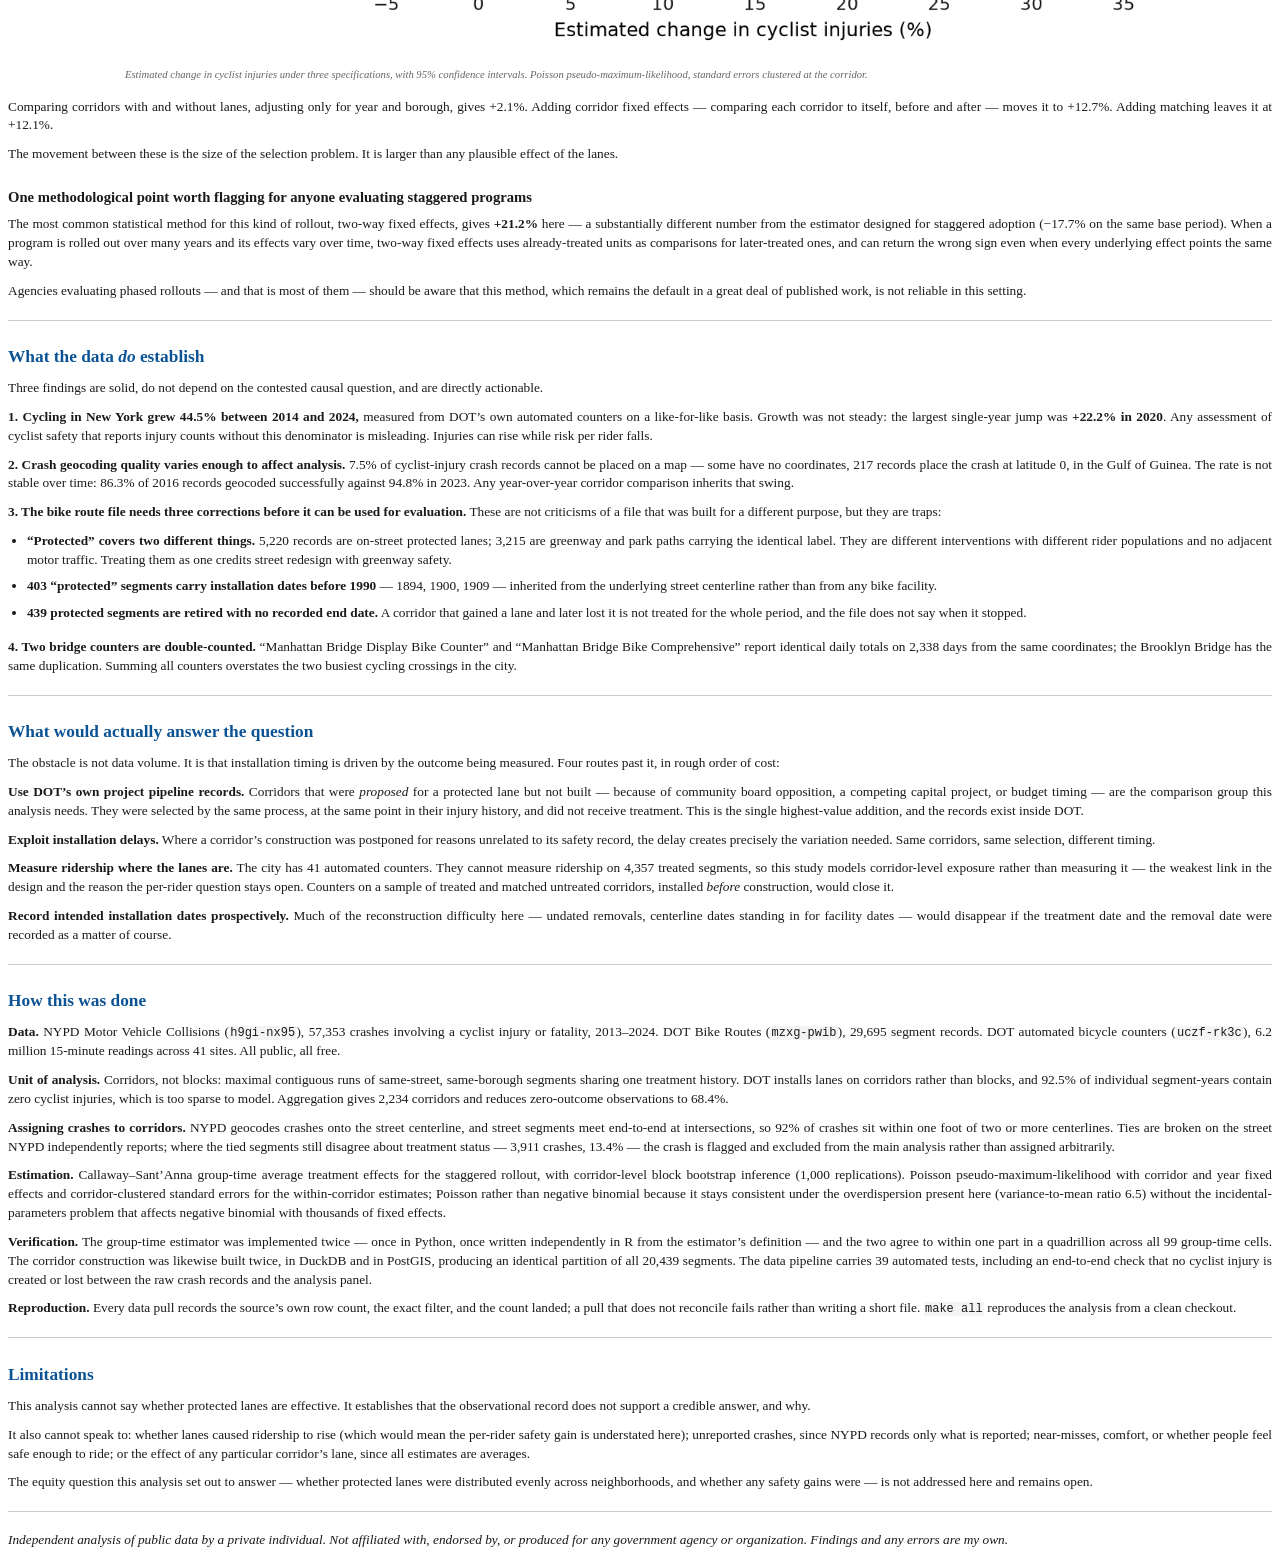
==== commit 7eb93e44: "State independence explicitly; drop the institutional voice The brief read as though it came from an" ====
--- a/docs/brief/brief.html
+++ b/docs/brief/brief.html
@@ -91,6 +91,11 @@
 ridership counter readings, 2013–2024. All data public. Code and full
 reproduction at
 <code>github.com/KazmirFahrier/nyc-bike-lane-safety</code>.</p>
+<p><em>Independent analysis by a private individual, written on my own
+initiative using public data. Not affiliated with, commissioned by,
+endorsed by, or speaking for the New York City Department of
+Transportation, the Vision Zero program, or any government agency or
+organization.</em></p>
 <hr />
 <h2 id="the-short-version">The short version</h2>
 <p>Between 2013 and 2024 the Department of Transportation installed
@@ -143,7 +148,7 @@
 not a finding about bike lanes. It is a finding about which year you
 choose as the point of comparison — and treated corridors’ injuries peak
 in exactly the year the first row uses.</p>
-<p><strong>We should not conclude that protected lanes are ineffective
+<p><strong>None of this is evidence that protected lanes are ineffective
 or harmful.</strong> The honest statement is narrower and more useful:
 <em>the observational record of NYC’s protected lane program does not
 support a credible estimate of its safety effect, and any published
@@ -159,8 +164,8 @@
 injuries than quiet residential streets whether or not they had lanes.
 Comparing them directly measures where the lanes are, not what they
 do.</p>
-<p>We addressed this the standard way: every treated corridor is
-compared only against corridors <strong>in the same borough, with a
+<p>This analysis addresses it the standard way: every treated corridor
+is compared only against corridors <strong>in the same borough, with a
 similar recent injury history</strong>, in the same years. This is
 coarsened exact matching, and it works — before matching, Manhattan’s
 treated corridors were running 4.04 pre-period injuries against 2.95 on
@@ -215,11 +220,11 @@
 plotted.</figcaption>
 </figure>
 <p>The chart above makes the same point differently. If protected lanes
-changed cyclist safety, we would expect a visible break at installation
-— estimates sitting at one level before and a different level after.
-They do not. The post-installation estimates occupy the same range as
-the pre-installation ones. Whatever was happening on these corridors
-before the lane continued afterward.</p>
+changed cyclist safety, a visible break at installation would be
+expected — estimates sitting at one level before and a different level
+after. They do not. The post-installation estimates occupy the same
+range as the pre-installation ones. Whatever was happening on these
+corridors before the lane continued afterward.</p>
 <h3 id="conditioning-choices-move-the-answer-more-than-the-treatment-does">Conditioning
 choices move the answer more than the treatment does</h3>
 <figure>
@@ -375,5 +380,9 @@
 protected lanes were distributed evenly across neighborhoods, and
 whether any safety gains were — is not addressed here and remains
 open.</p>
+<hr />
+<p><em>Independent analysis of public data by a private individual. Not
+affiliated with, endorsed by, or produced for any government agency or
+organization. Findings and any errors are my own.</em></p>
 </body>
 </html>
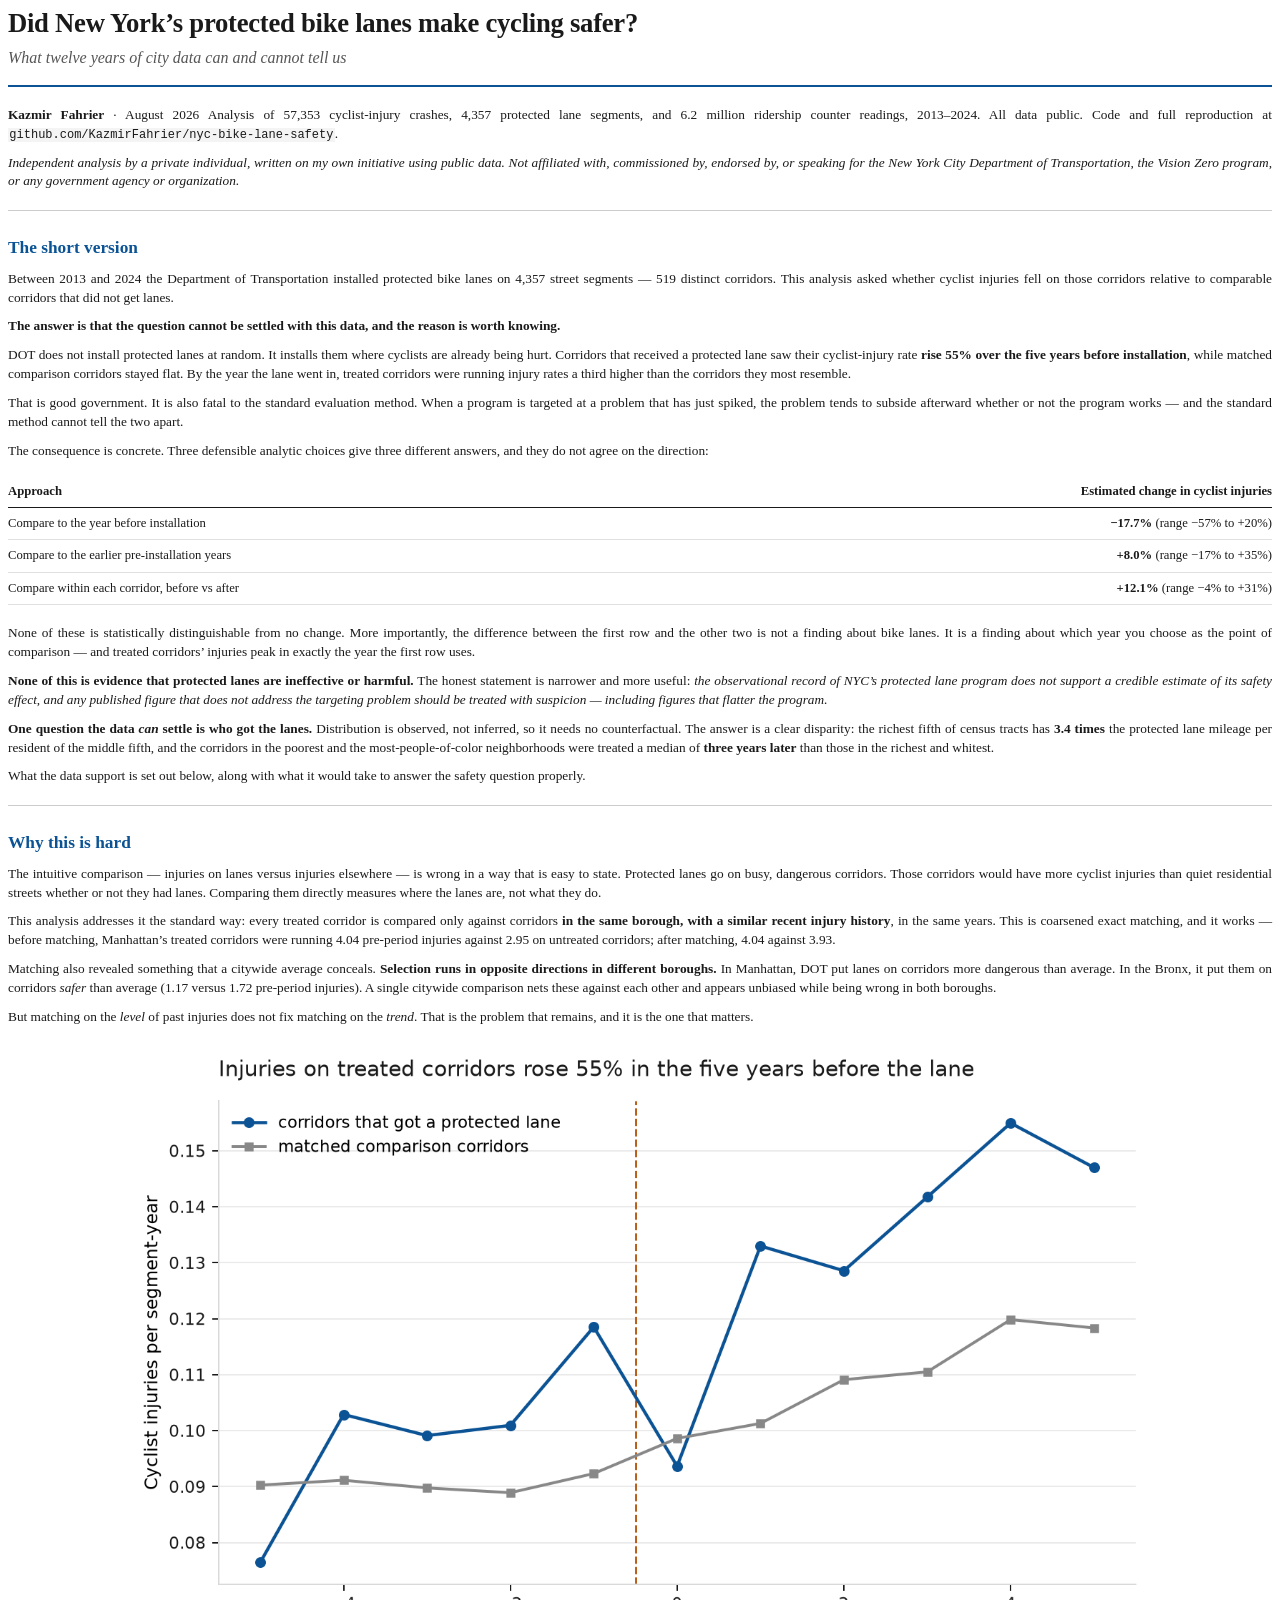
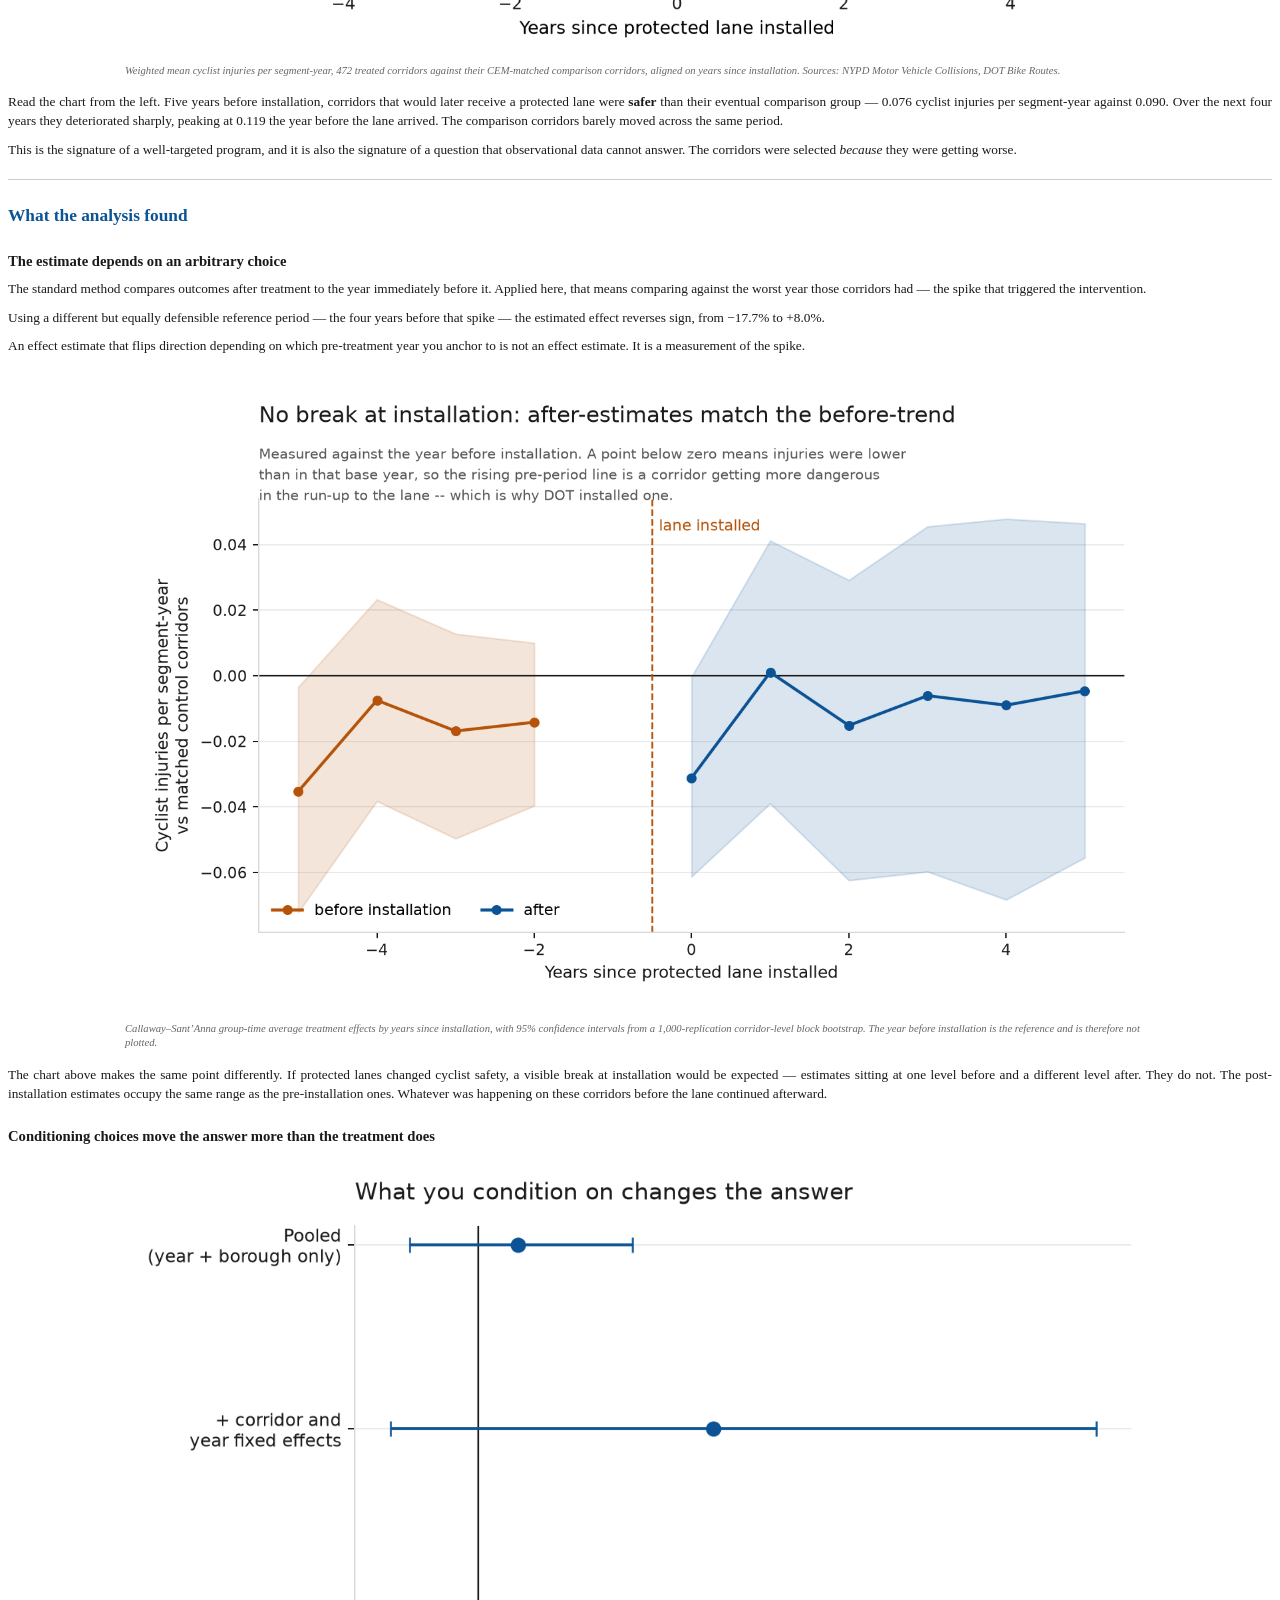
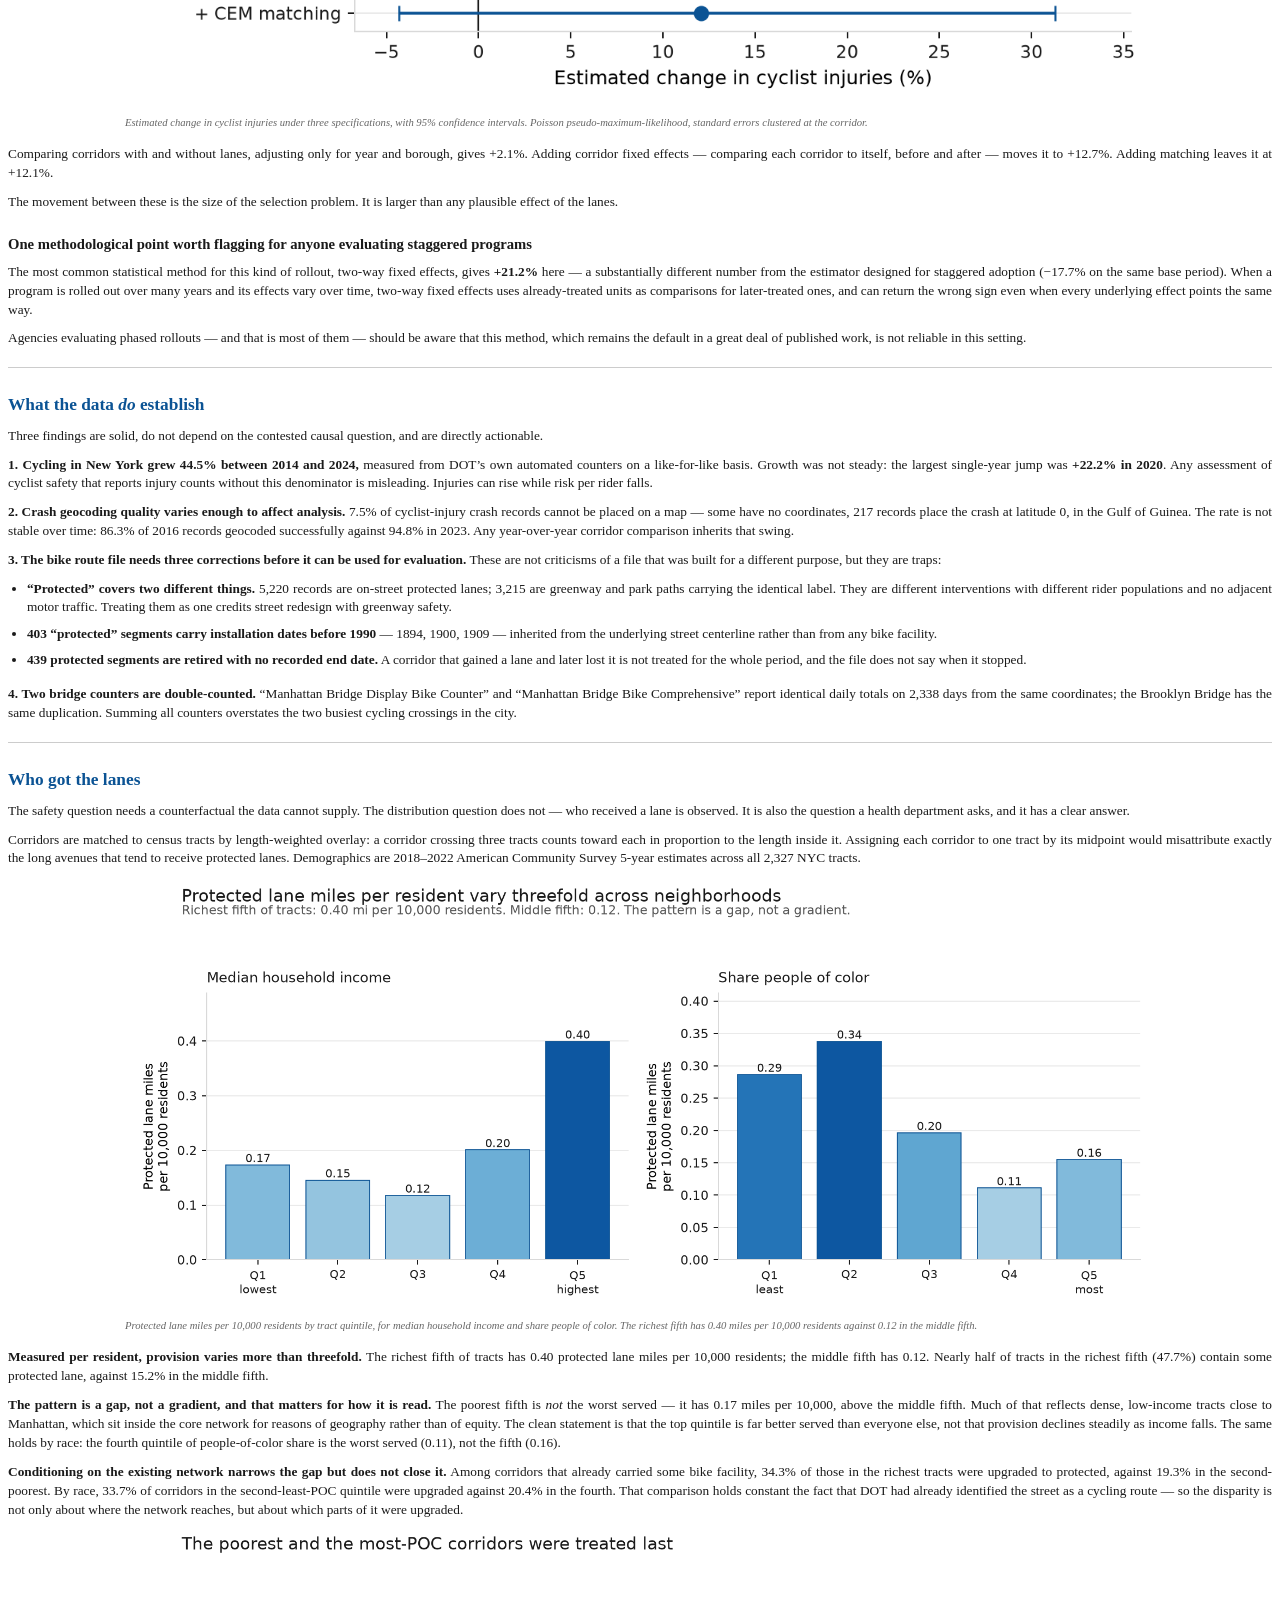
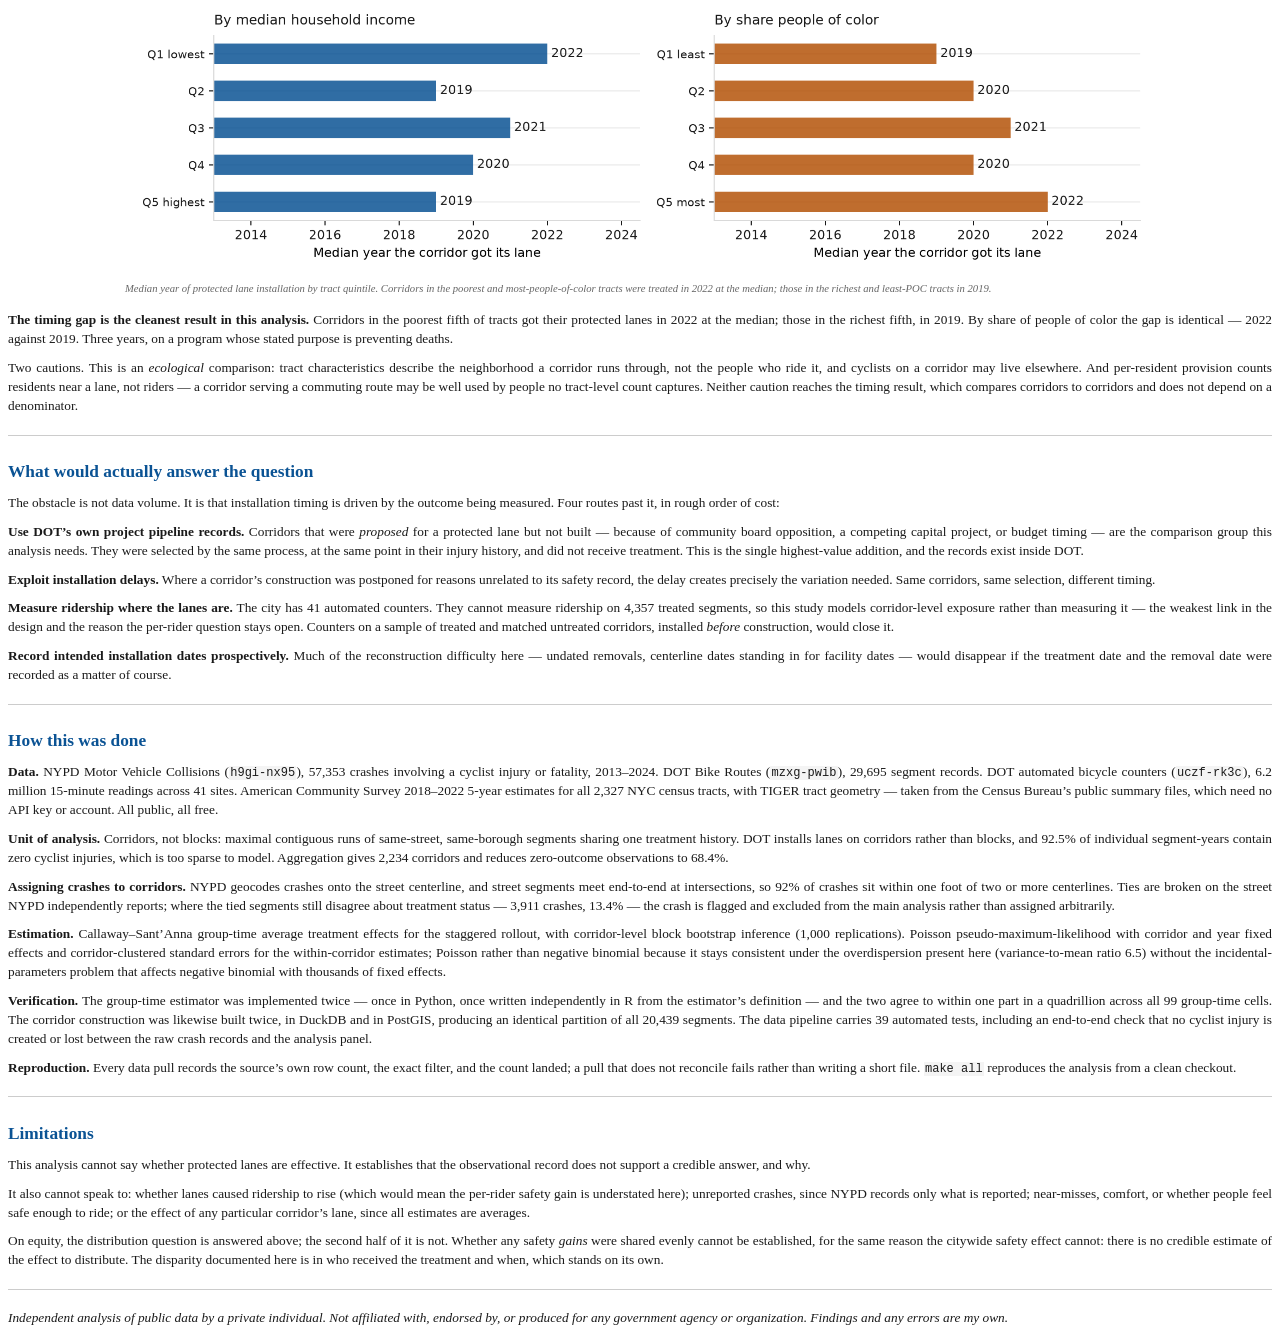
==== commit cb27e071: "Answer the equity question: ACS via Census FTP, no API key needed I had called this blocked on a Cen" ====
--- a/docs/brief/brief.html
+++ b/docs/brief/brief.html
@@ -154,8 +154,16 @@
 support a credible estimate of its safety effect, and any published
 figure that does not address the targeting problem should be treated
 with suspicion — including figures that flatter the program.</em></p>
-<p>What the data do support is set out below, along with what it would
-take to answer the question properly.</p>
+<p><strong>One question the data <em>can</em> settle is who got the
+lanes.</strong> Distribution is observed, not inferred, so it needs no
+counterfactual. The answer is a clear disparity: the richest fifth of
+census tracts has <strong>3.4 times</strong> the protected lane mileage
+per resident of the middle fifth, and the corridors in the poorest and
+the most-people-of-color neighborhoods were treated a median of
+<strong>three years later</strong> than those in the richest and
+whitest.</p>
+<p>What the data support is set out below, along with what it would take
+to answer the safety question properly.</p>
 <hr />
 <h2 id="why-this-is-hard">Why this is hard</h2>
 <p>The intuitive comparison — injuries on lanes versus injuries
@@ -294,6 +302,69 @@
 coordinates; the Brooklyn Bridge has the same duplication. Summing all
 counters overstates the two busiest cycling crossings in the city.</p>
 <hr />
+<h2 id="who-got-the-lanes">Who got the lanes</h2>
+<p>The safety question needs a counterfactual the data cannot supply.
+The distribution question does not — who received a lane is observed. It
+is also the question a health department asks, and it has a clear
+answer.</p>
+<p>Corridors are matched to census tracts by length-weighted overlay: a
+corridor crossing three tracts counts toward each in proportion to the
+length inside it. Assigning each corridor to one tract by its midpoint
+would misattribute exactly the long avenues that tend to receive
+protected lanes. Demographics are 2018–2022 American Community Survey
+5-year estimates across all 2,327 NYC tracts.</p>
+<figure>
+<img role="img" aria-label="Protected lane miles per 10,000 residents by tract quintile, for median household income and share people of color. The richest fifth has 0.40 miles per 10,000 residents against 0.12 in the middle fifth." src="[data-uri]" alt="Protected lane miles per 10,000 residents by tract quintile, for median household income and share people of color. The richest fifth has 0.40 miles per 10,000 residents against 0.12 in the middle fifth." />
+<figcaption aria-hidden="true">Protected lane miles per 10,000 residents
+by tract quintile, for median household income and share people of
+color. The richest fifth has 0.40 miles per 10,000 residents against
+0.12 in the middle fifth.</figcaption>
+</figure>
+<p><strong>Measured per resident, provision varies more than
+threefold.</strong> The richest fifth of tracts has 0.40 protected lane
+miles per 10,000 residents; the middle fifth has 0.12. Nearly half of
+tracts in the richest fifth (47.7%) contain some protected lane, against
+15.2% in the middle fifth.</p>
+<p><strong>The pattern is a gap, not a gradient, and that matters for
+how it is read.</strong> The poorest fifth is <em>not</em> the worst
+served — it has 0.17 miles per 10,000, above the middle fifth. Much of
+that reflects dense, low-income tracts close to Manhattan, which sit
+inside the core network for reasons of geography rather than of equity.
+The clean statement is that the top quintile is far better served than
+everyone else, not that provision declines steadily as income falls. The
+same holds by race: the fourth quintile of people-of-color share is the
+worst served (0.11), not the fifth (0.16).</p>
+<p><strong>Conditioning on the existing network narrows the gap but does
+not close it.</strong> Among corridors that already carried some bike
+facility, 34.3% of those in the richest tracts were upgraded to
+protected, against 19.3% in the second-poorest. By race, 33.7% of
+corridors in the second-least-POC quintile were upgraded against 20.4%
+in the fourth. That comparison holds constant the fact that DOT had
+already identified the street as a cycling route — so the disparity is
+not only about where the network reaches, but about which parts of it
+were upgraded.</p>
+<figure>
+<img role="img" aria-label="Median year of protected lane installation by tract quintile. Corridors in the poorest and most-people-of-color tracts were treated in 2022 at the median; those in the richest and least-POC tracts in 2019." src="[data-uri]" alt="Median year of protected lane installation by tract quintile. Corridors in the poorest and most-people-of-color tracts were treated in 2022 at the median; those in the richest and least-POC tracts in 2019." />
+<figcaption aria-hidden="true">Median year of protected lane
+installation by tract quintile. Corridors in the poorest and
+most-people-of-color tracts were treated in 2022 at the median; those in
+the richest and least-POC tracts in 2019.</figcaption>
+</figure>
+<p><strong>The timing gap is the cleanest result in this
+analysis.</strong> Corridors in the poorest fifth of tracts got their
+protected lanes in 2022 at the median; those in the richest fifth, in
+2019. By share of people of color the gap is identical — 2022 against
+2019. Three years, on a program whose stated purpose is preventing
+deaths.</p>
+<p>Two cautions. This is an <em>ecological</em> comparison: tract
+characteristics describe the neighborhood a corridor runs through, not
+the people who ride it, and cyclists on a corridor may live elsewhere.
+And per-resident provision counts residents near a lane, not riders — a
+corridor serving a commuting route may be well used by people no
+tract-level count captures. Neither caution reaches the timing result,
+which compares corridors to corridors and does not depend on a
+denominator.</p>
+<hr />
 <h2 id="what-would-actually-answer-the-question">What would actually
 answer the question</h2>
 <p>The obstacle is not data volume. It is that installation timing is
@@ -329,7 +400,10 @@
 fatality, 2013–2024. DOT Bike Routes (<code>mzxg-pwib</code>), 29,695
 segment records. DOT automated bicycle counters
 (<code>uczf-rk3c</code>), 6.2 million 15-minute readings across 41
-sites. All public, all free.</p>
+sites. American Community Survey 2018–2022 5-year estimates for all
+2,327 NYC census tracts, with TIGER tract geometry — taken from the
+Census Bureau’s public summary files, which need no API key or account.
+All public, all free.</p>
 <p><strong>Unit of analysis.</strong> Corridors, not blocks: maximal
 contiguous runs of same-street, same-borough segments sharing one
 treatment history. DOT installs lanes on corridors rather than blocks,
@@ -376,10 +450,12 @@
 near-misses, comfort, or whether people feel safe enough to ride; or the
 effect of any particular corridor’s lane, since all estimates are
 averages.</p>
-<p>The equity question this analysis set out to answer — whether
-protected lanes were distributed evenly across neighborhoods, and
-whether any safety gains were — is not addressed here and remains
-open.</p>
+<p>On equity, the distribution question is answered above; the second
+half of it is not. Whether any safety <em>gains</em> were shared evenly
+cannot be established, for the same reason the citywide safety effect
+cannot: there is no credible estimate of the effect to distribute. The
+disparity documented here is in who received the treatment and when,
+which stands on its own.</p>
 <hr />
 <p><em>Independent analysis of public data by a private individual. Not
 affiliated with, endorsed by, or produced for any government agency or
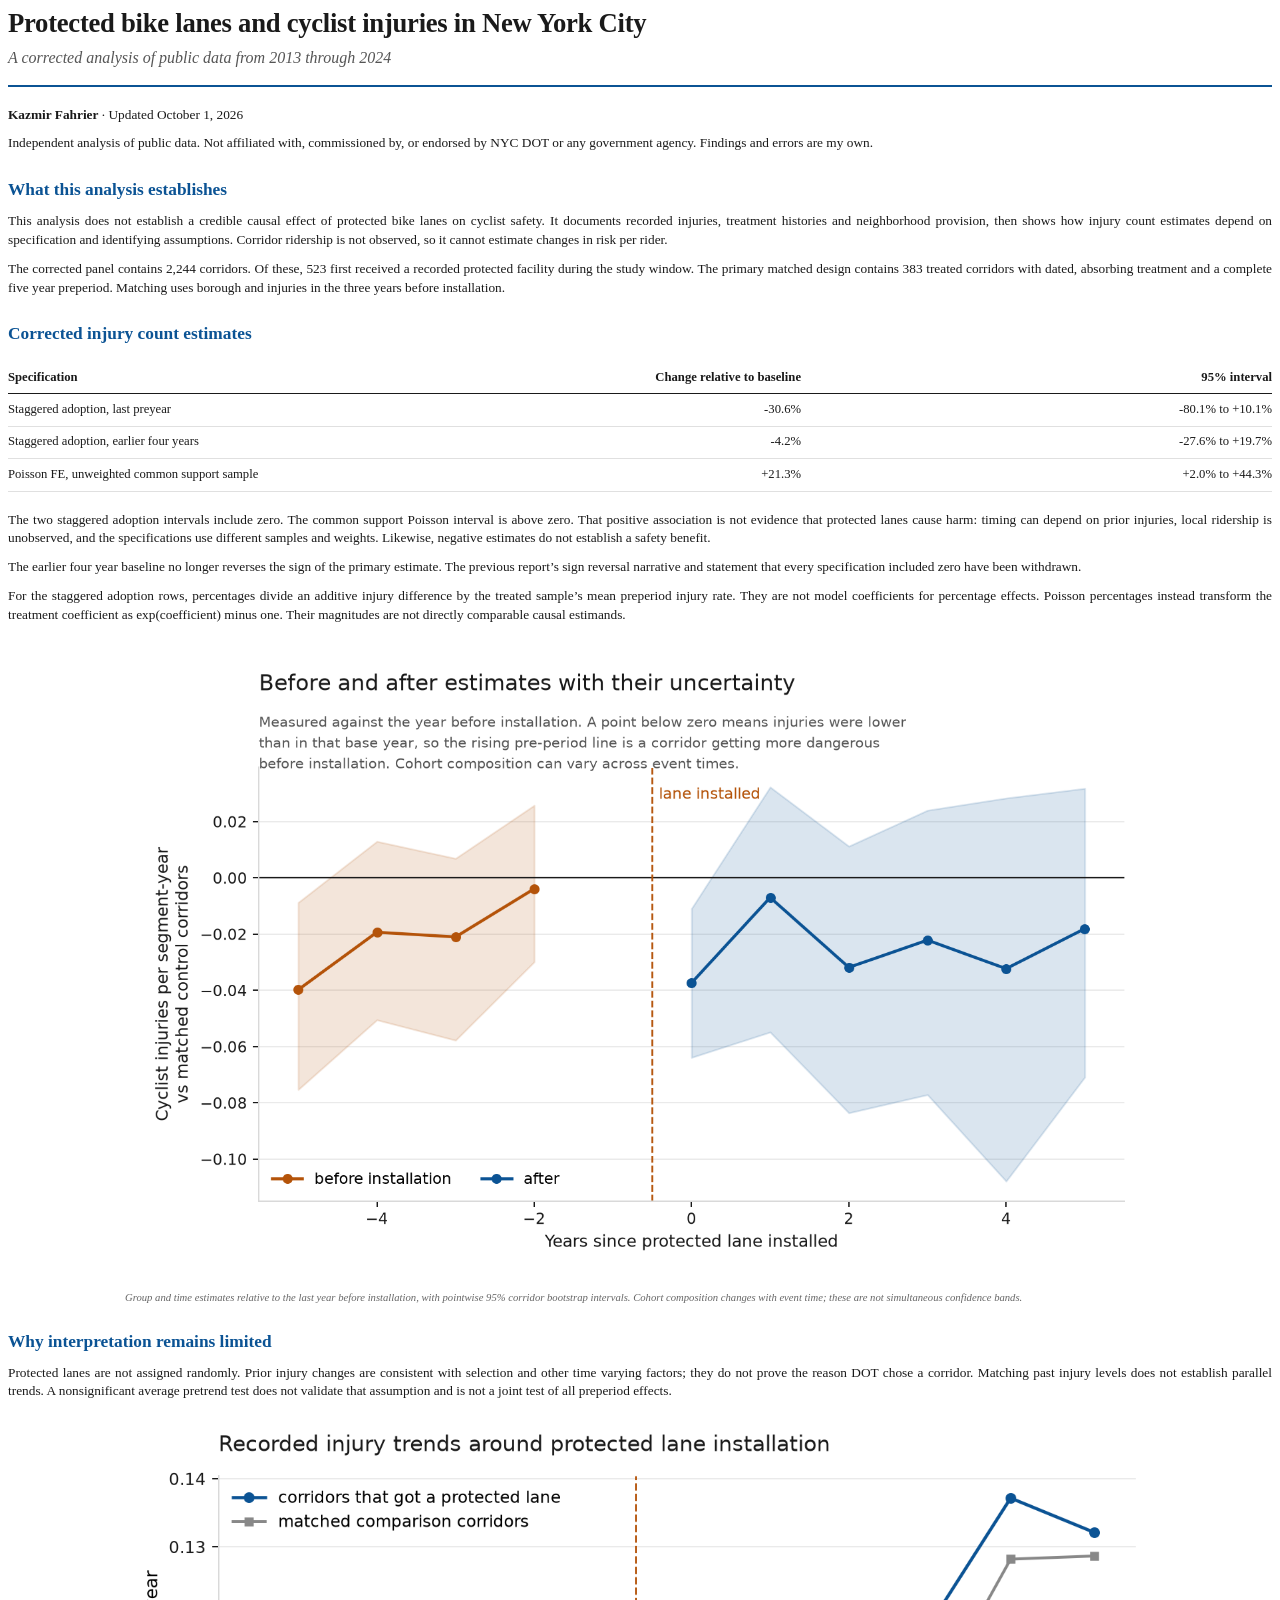
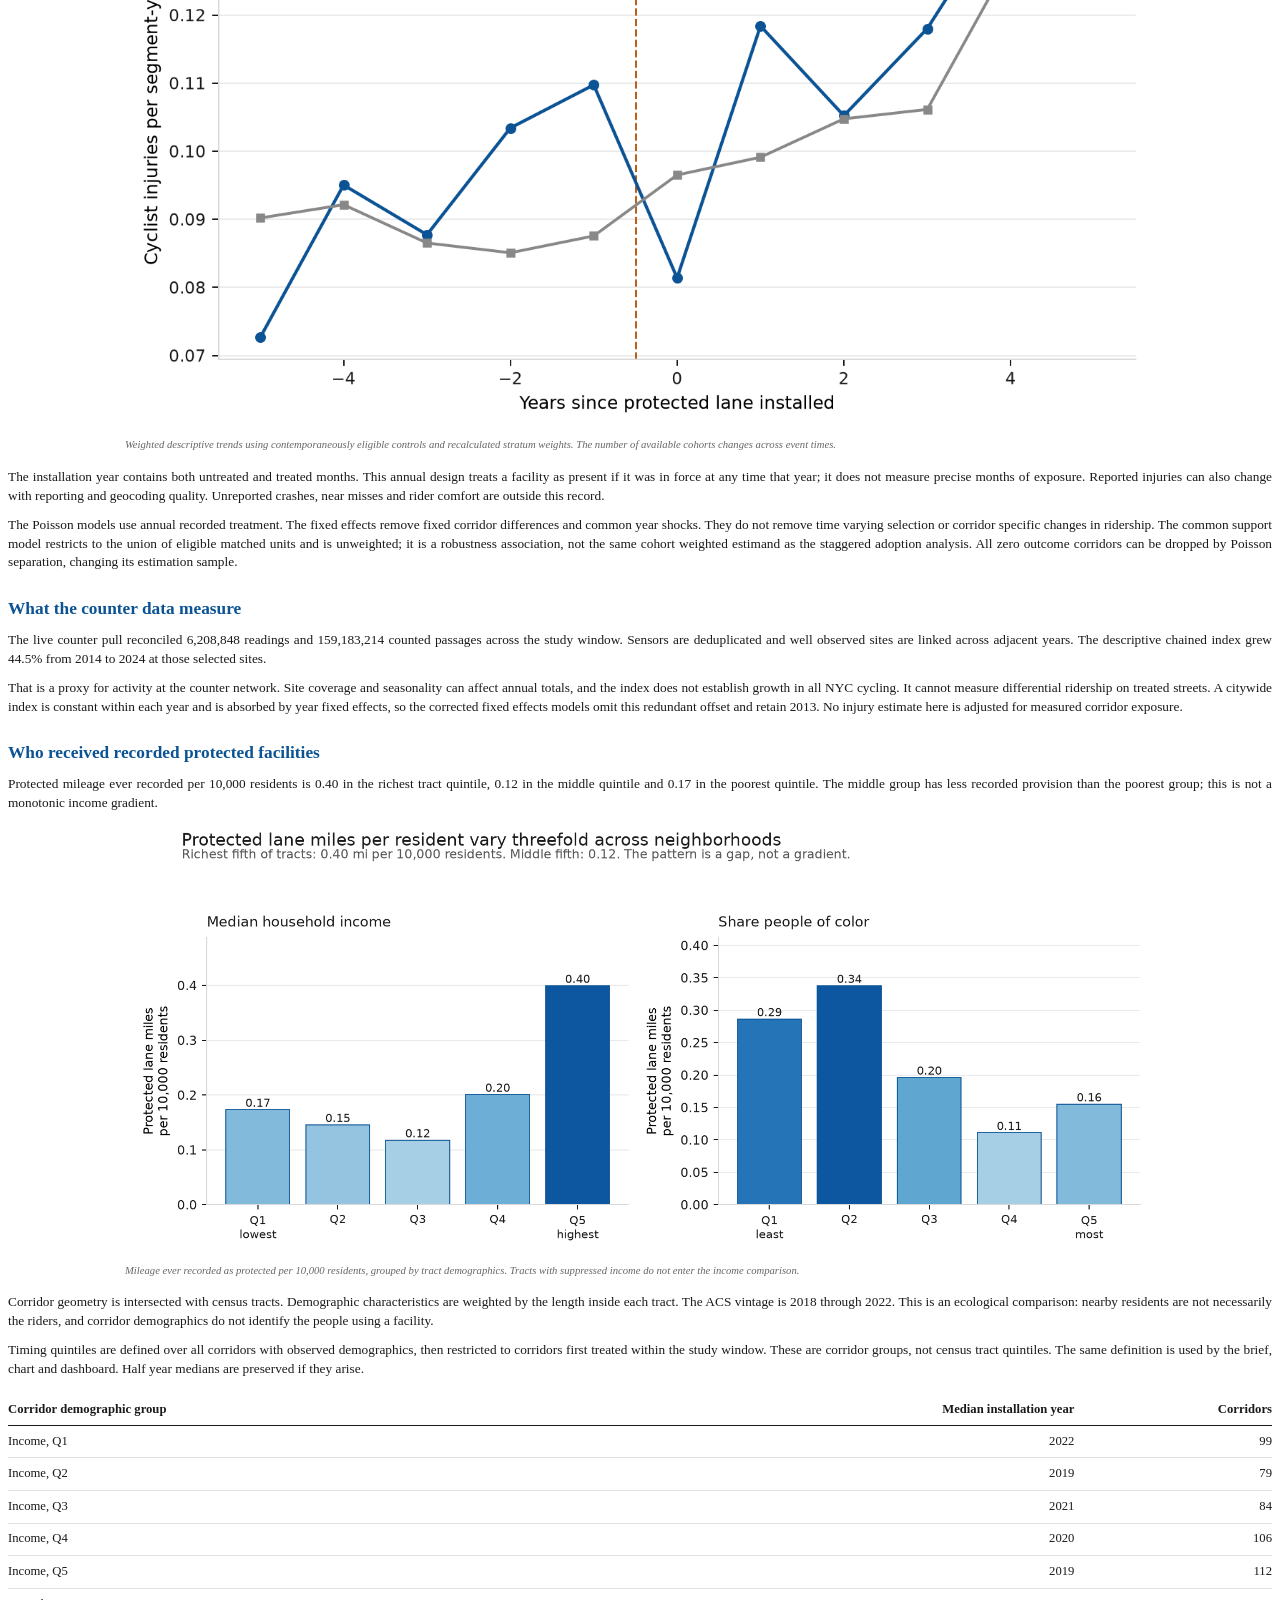
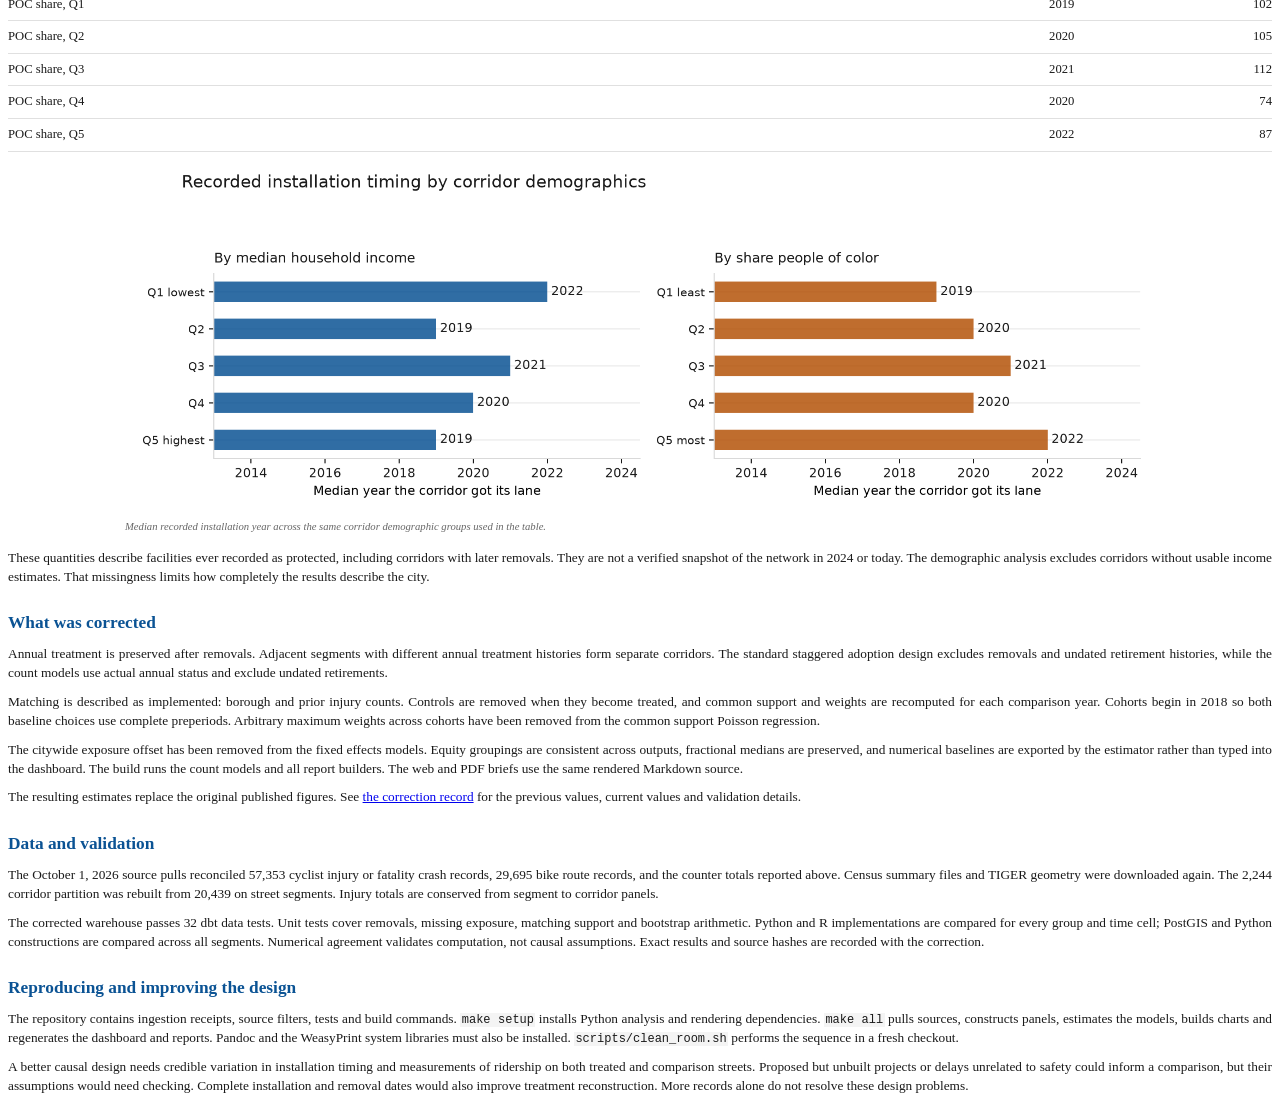
==== commit 2a610b1d: "Correct treatment histories, matching, and published analysis Preserve annual removals and complete " ====
--- a/docs/brief/brief.html
+++ b/docs/brief/brief.html
@@ -37,7 +37,7 @@
 html { font-size: 10pt; }
 body {
 font-family: "Georgia", "Times New Roman", serif;
-line-height: 1.42; color: #1a1a1a; hyphens: auto; text-align: justify;
+line-height: 1.42; color: #1a1a1a; hyphens: none; text-align: justify;
 }
 h1 {
 font-size: 20pt; line-height: 1.18; margin: 0 0 2mm 0;
@@ -67,7 +67,7 @@
 text-align: left; border-bottom: 1pt solid #1a1a1a;
 padding: 2mm 3mm 1.5mm 0; font-weight: 600;
 }
-td { padding: 1.8mm 3mm 1.8mm 0; border-bottom: 0.4pt solid #e0e0e0; }
+td { text-align: left; padding: 1.8mm 3mm 1.8mm 0; border-bottom: 0.4pt solid #e0e0e0; }
 td:last-child, th:last-child { text-align: right; padding-right: 0; }
 ul { margin: 2mm 0 4mm 0; padding-left: 5mm; }
 li { margin-bottom: 2mm; text-align: justify; }
@@ -82,383 +82,267 @@
 </style>
 </head>
 <body>
-<h1 id="did-new-yorks-protected-bike-lanes-make-cycling-safer">Did New
-York’s protected bike lanes make cycling safer?</h1>
-<h3 id="what-twelve-years-of-city-data-can-and-cannot-tell-us">What
-twelve years of city data can and cannot tell us</h3>
-<p><strong>Kazmir Fahrier</strong> · August 2026 Analysis of 57,353
-cyclist-injury crashes, 4,357 protected lane segments, and 6.2 million
-ridership counter readings, 2013–2024. All data public. Code and full
-reproduction at
-<code>github.com/KazmirFahrier/nyc-bike-lane-safety</code>.</p>
-<p><em>Independent analysis by a private individual, written on my own
-initiative using public data. Not affiliated with, commissioned by,
-endorsed by, or speaking for the New York City Department of
-Transportation, the Vision Zero program, or any government agency or
-organization.</em></p>
-<hr />
-<h2 id="the-short-version">The short version</h2>
-<p>Between 2013 and 2024 the Department of Transportation installed
-protected bike lanes on 4,357 street segments — 519 distinct corridors.
-This analysis asked whether cyclist injuries fell on those corridors
-relative to comparable corridors that did not get lanes.</p>
-<p><strong>The answer is that the question cannot be settled with this
-data, and the reason is worth knowing.</strong></p>
-<p>DOT does not install protected lanes at random. It installs them
-where cyclists are already being hurt. Corridors that received a
-protected lane saw their cyclist-injury rate <strong>rise 55% over the
-five years before installation</strong>, while matched comparison
-corridors stayed flat. By the year the lane went in, treated corridors
-were running injury rates a third higher than the corridors they most
-resemble.</p>
-<p>That is good government. It is also fatal to the standard evaluation
-method. When a program is targeted at a problem that has just spiked,
-the problem tends to subside afterward whether or not the program works
-— and the standard method cannot tell the two apart.</p>
-<p>The consequence is concrete. Three defensible analytic choices give
-three different answers, and they do not agree on the direction:</p>
+<h1 id="protected-bike-lanes-and-cyclist-injuries-in-new-york-city">Protected
+bike lanes and cyclist injuries in New York City</h1>
+<h3 id="a-corrected-analysis-of-public-data-from-2013-through-2024">A
+corrected analysis of public data from 2013 through 2024</h3>
+<p><strong>Kazmir Fahrier</strong> · Updated October 1, 2026</p>
+<p>Independent analysis of public data. Not affiliated with,
+commissioned by, or endorsed by NYC DOT or any government agency.
+Findings and errors are my own.</p>
+<h2 id="what-this-analysis-establishes">What this analysis
+establishes</h2>
+<p>This analysis does not establish a credible causal effect of
+protected bike lanes on cyclist safety. It documents recorded injuries,
+treatment histories and neighborhood provision, then shows how injury
+count estimates depend on specification and identifying assumptions.
+Corridor ridership is not observed, so it cannot estimate changes in
+risk per rider.</p>
+<p>The corrected panel contains 2,244 corridors. Of these, 523 first
+received a recorded protected facility during the study window. The
+primary matched design contains 383 treated corridors with dated,
+absorbing treatment and a complete five year preperiod. Matching uses
+borough and injuries in the three years before installation.</p>
+<h2 id="corrected-injury-count-estimates">Corrected injury count
+estimates</h2>
 <table>
 <colgroup>
-<col style="width: 50%" />
-<col style="width: 50%" />
+<col style="width: 27%" />
+<col style="width: 36%" />
+<col style="width: 36%" />
 </colgroup>
 <thead>
 <tr>
-<th>Approach</th>
-<th>Estimated change in cyclist injuries</th>
+<th>Specification</th>
+<th style="text-align: right;">Change relative to baseline</th>
+<th style="text-align: right;">95% interval</th>
 </tr>
 </thead>
 <tbody>
 <tr>
-<td>Compare to the year before installation</td>
-<td><strong>−17.7%</strong> (range −57% to +20%)</td>
-</tr>
-<tr>
-<td>Compare to the earlier pre-installation years</td>
-<td><strong>+8.0%</strong> (range −17% to +35%)</td>
-</tr>
-<tr>
-<td>Compare within each corridor, before vs after</td>
-<td><strong>+12.1%</strong> (range −4% to +31%)</td>
+<td>Staggered adoption, last preyear</td>
+<td style="text-align: right;">-30.6%</td>
+<td style="text-align: right;">-80.1% to +10.1%</td>
+</tr>
+<tr>
+<td>Staggered adoption, earlier four years</td>
+<td style="text-align: right;">-4.2%</td>
+<td style="text-align: right;">-27.6% to +19.7%</td>
+</tr>
+<tr>
+<td>Poisson FE, unweighted common support sample</td>
+<td style="text-align: right;">+21.3%</td>
+<td style="text-align: right;">+2.0% to +44.3%</td>
 </tr>
 </tbody>
 </table>
-<p>None of these is statistically distinguishable from no change. More
-importantly, the difference between the first row and the other two is
-not a finding about bike lanes. It is a finding about which year you
-choose as the point of comparison — and treated corridors’ injuries peak
-in exactly the year the first row uses.</p>
-<p><strong>None of this is evidence that protected lanes are ineffective
-or harmful.</strong> The honest statement is narrower and more useful:
-<em>the observational record of NYC’s protected lane program does not
-support a credible estimate of its safety effect, and any published
-figure that does not address the targeting problem should be treated
-with suspicion — including figures that flatter the program.</em></p>
-<p><strong>One question the data <em>can</em> settle is who got the
-lanes.</strong> Distribution is observed, not inferred, so it needs no
-counterfactual. The answer is a clear disparity: the richest fifth of
-census tracts has <strong>3.4 times</strong> the protected lane mileage
-per resident of the middle fifth, and the corridors in the poorest and
-the most-people-of-color neighborhoods were treated a median of
-<strong>three years later</strong> than those in the richest and
-whitest.</p>
-<p>What the data support is set out below, along with what it would take
-to answer the safety question properly.</p>
-<hr />
-<h2 id="why-this-is-hard">Why this is hard</h2>
-<p>The intuitive comparison — injuries on lanes versus injuries
-elsewhere — is wrong in a way that is easy to state. Protected lanes go
-on busy, dangerous corridors. Those corridors would have more cyclist
-injuries than quiet residential streets whether or not they had lanes.
-Comparing them directly measures where the lanes are, not what they
-do.</p>
-<p>This analysis addresses it the standard way: every treated corridor
-is compared only against corridors <strong>in the same borough, with a
-similar recent injury history</strong>, in the same years. This is
-coarsened exact matching, and it works — before matching, Manhattan’s
-treated corridors were running 4.04 pre-period injuries against 2.95 on
-untreated corridors; after matching, 4.04 against 3.93.</p>
-<p>Matching also revealed something that a citywide average conceals.
-<strong>Selection runs in opposite directions in different
-boroughs.</strong> In Manhattan, DOT put lanes on corridors more
-dangerous than average. In the Bronx, it put them on corridors
-<em>safer</em> than average (1.17 versus 1.72 pre-period injuries). A
-single citywide comparison nets these against each other and appears
-unbiased while being wrong in both boroughs.</p>
-<p>But matching on the <em>level</em> of past injuries does not fix
-matching on the <em>trend</em>. That is the problem that remains, and it
-is the one that matters.</p>
+<p>The two staggered adoption intervals include zero. The common support
+Poisson interval is above zero. That positive association is not
+evidence that protected lanes cause harm: timing can depend on prior
+injuries, local ridership is unobserved, and the specifications use
+different samples and weights. Likewise, negative estimates do not
+establish a safety benefit.</p>
+<p>The earlier four year baseline no longer reverses the sign of the
+primary estimate. The previous report’s sign reversal narrative and
+statement that every specification included zero have been
+withdrawn.</p>
+<p>For the staggered adoption rows, percentages divide an additive
+injury difference by the treated sample’s mean preperiod injury rate.
+They are not model coefficients for percentage effects. Poisson
+percentages instead transform the treatment coefficient as
+exp(coefficient) minus one. Their magnitudes are not directly comparable
+causal estimands.</p>
 <figure>
-<img role="img" aria-label="Weighted mean cyclist injuries per segment-year, 472 treated corridors against their CEM-matched comparison corridors, aligned on years since installation. Sources: NYPD Motor Vehicle Collisions, DOT Bike Routes." src="[data-uri]" alt="Weighted mean cyclist injuries per segment-year, 472 treated corridors against their CEM-matched comparison corridors, aligned on years since installation. Sources: NYPD Motor Vehicle Collisions, DOT Bike Routes." />
-<figcaption aria-hidden="true">Weighted mean cyclist injuries per
-segment-year, 472 treated corridors against their CEM-matched comparison
-corridors, aligned on years since installation. Sources: NYPD Motor
-Vehicle Collisions, DOT Bike Routes.</figcaption>
+<img role="img" aria-label="Group and time estimates relative to the last year before installation, with pointwise 95% corridor bootstrap intervals. Cohort composition changes with event time; these are not simultaneous confidence bands." src="[data-uri]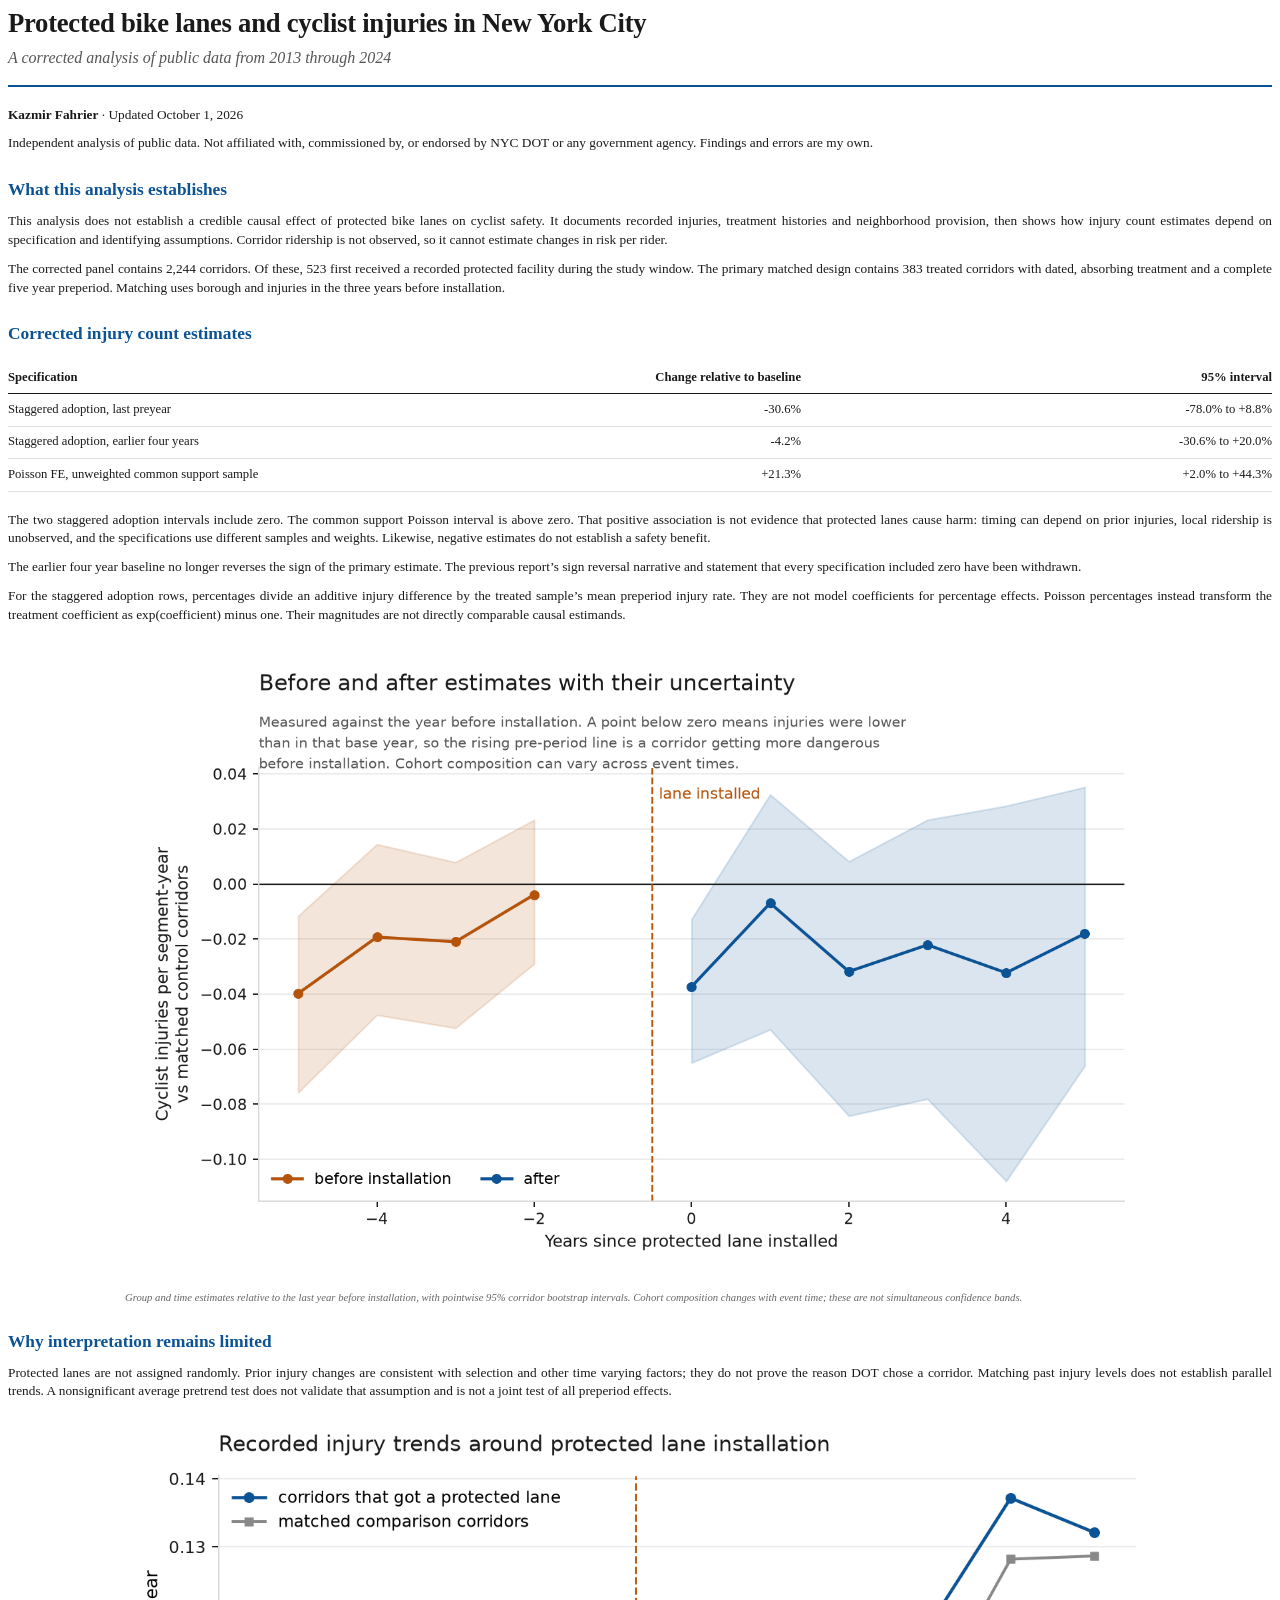
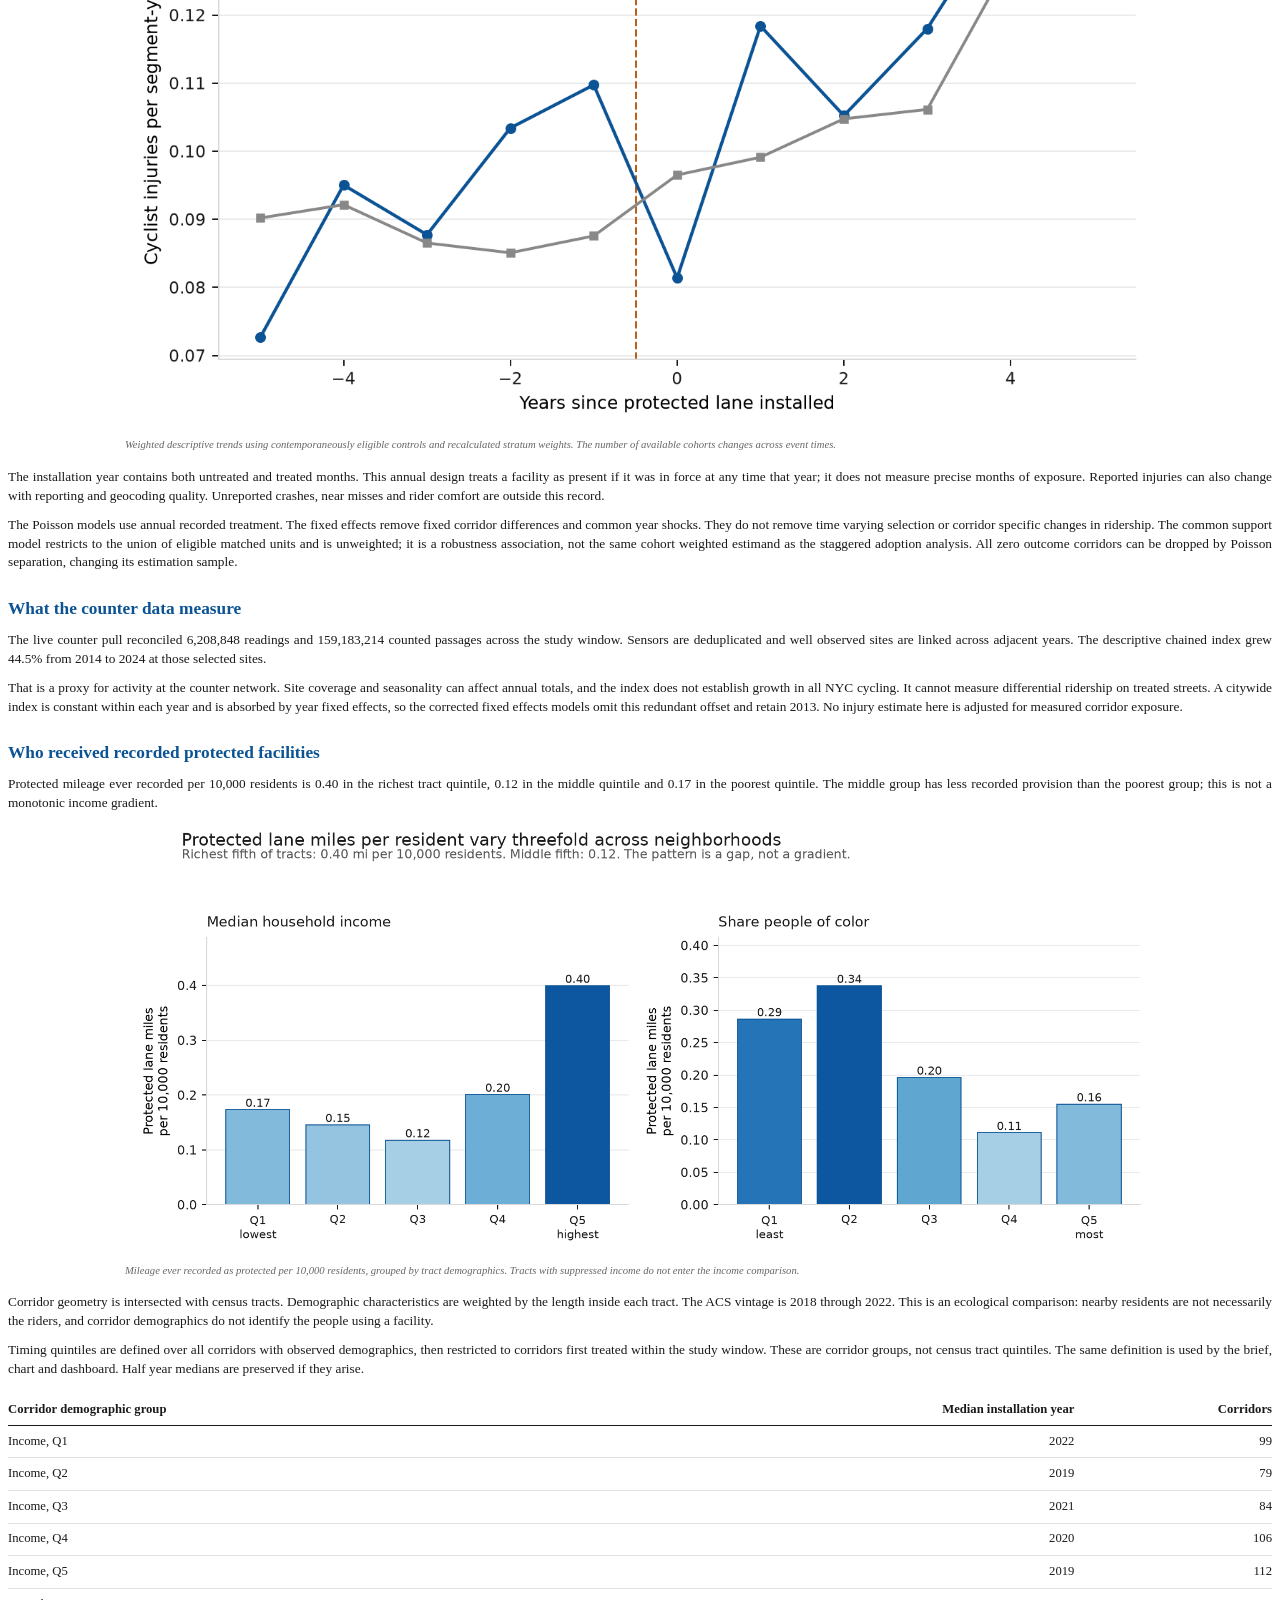
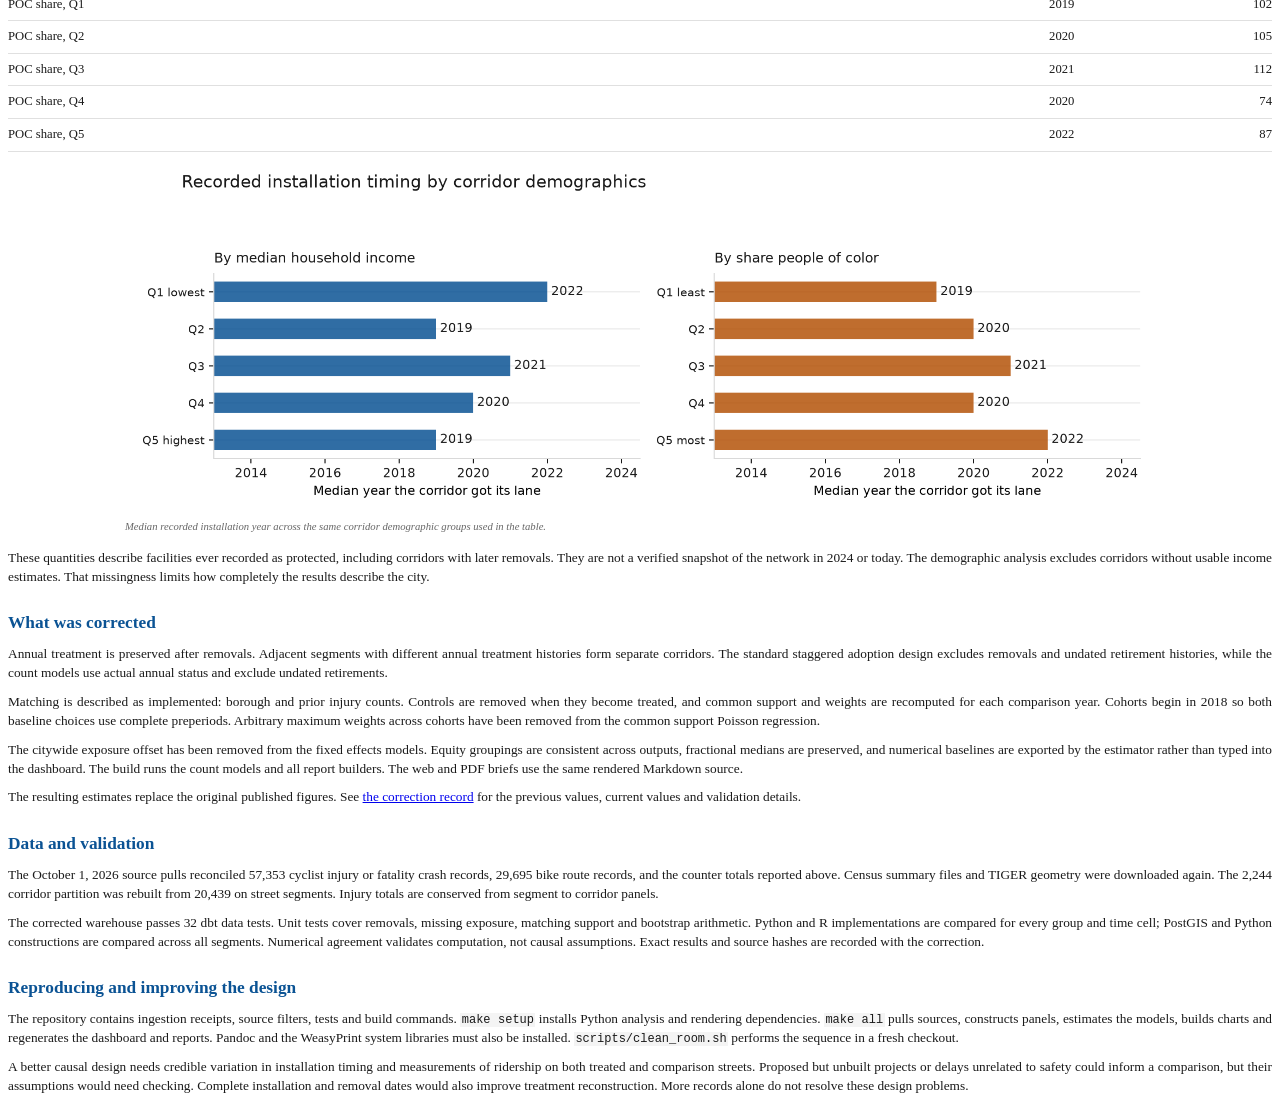
==== commit 794d59fd: "Make bootstrap draws independent of database row order" ====
--- a/docs/brief/brief.html
+++ b/docs/brief/brief.html
@@ -122,12 +122,12 @@
 <tr>
 <td>Staggered adoption, last preyear</td>
 <td style="text-align: right;">-30.6%</td>
-<td style="text-align: right;">-80.1% to +10.1%</td>
+<td style="text-align: right;">-78.0% to +8.8%</td>
 </tr>
 <tr>
 <td>Staggered adoption, earlier four years</td>
 <td style="text-align: right;">-4.2%</td>
-<td style="text-align: right;">-27.6% to +19.7%</td>
+<td style="text-align: right;">-30.6% to +20.0%</td>
 </tr>
 <tr>
 <td>Poisson FE, unweighted common support sample</td>
@@ -153,7 +153,7 @@
 exp(coefficient) minus one. Their magnitudes are not directly comparable
 causal estimands.</p>
 <figure>
-<img role="img" aria-label="Group and time estimates relative to the last year before installation, with pointwise 95% corridor bootstrap intervals. Cohort composition changes with event time; these are not simultaneous confidence bands." src="[data-uri]" alt="Group and time estimates relative to the last year before installation, with pointwise 95% corridor bootstrap intervals. Cohort composition changes with event time; these are not simultaneous confidence bands." />
+<img role="img" aria-label="Group and time estimates relative to the last year before installation, with pointwise 95% corridor bootstrap intervals. Cohort composition changes with event time; these are not simultaneous confidence bands." src="[data-uri]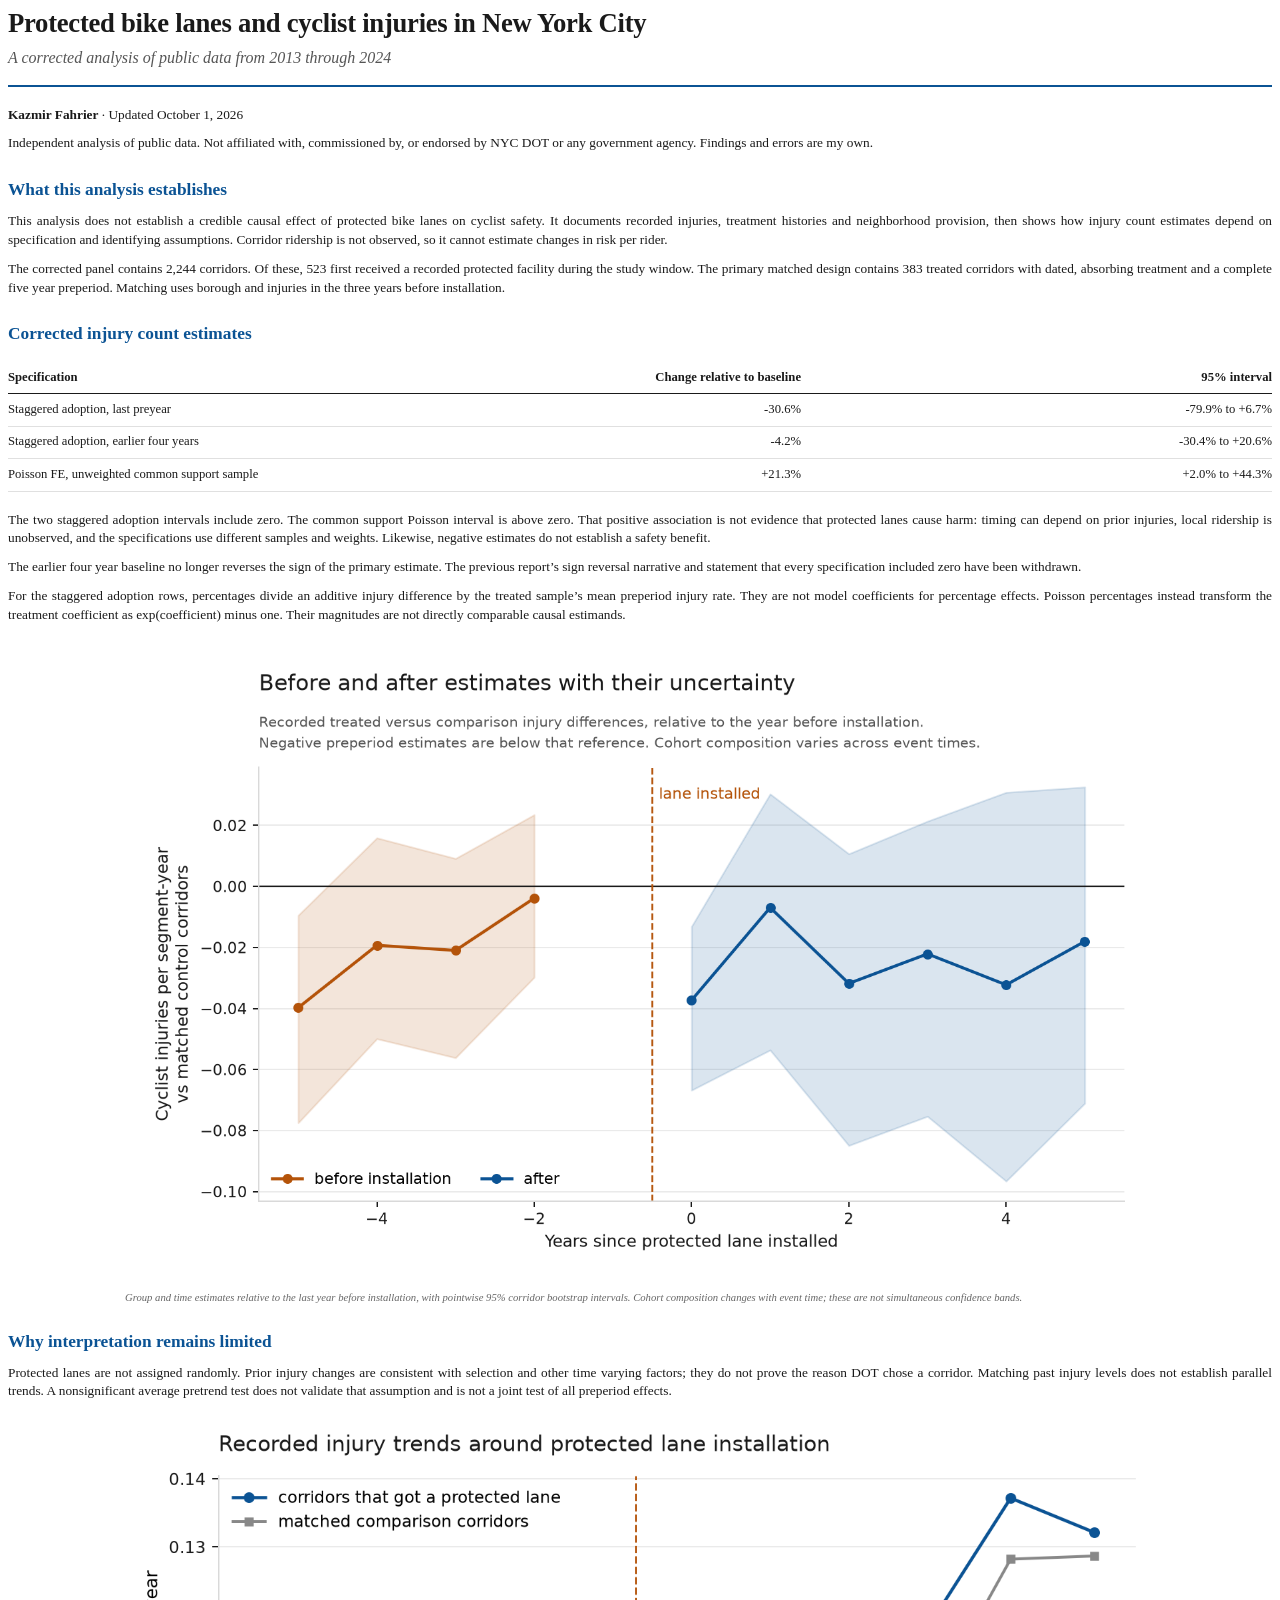
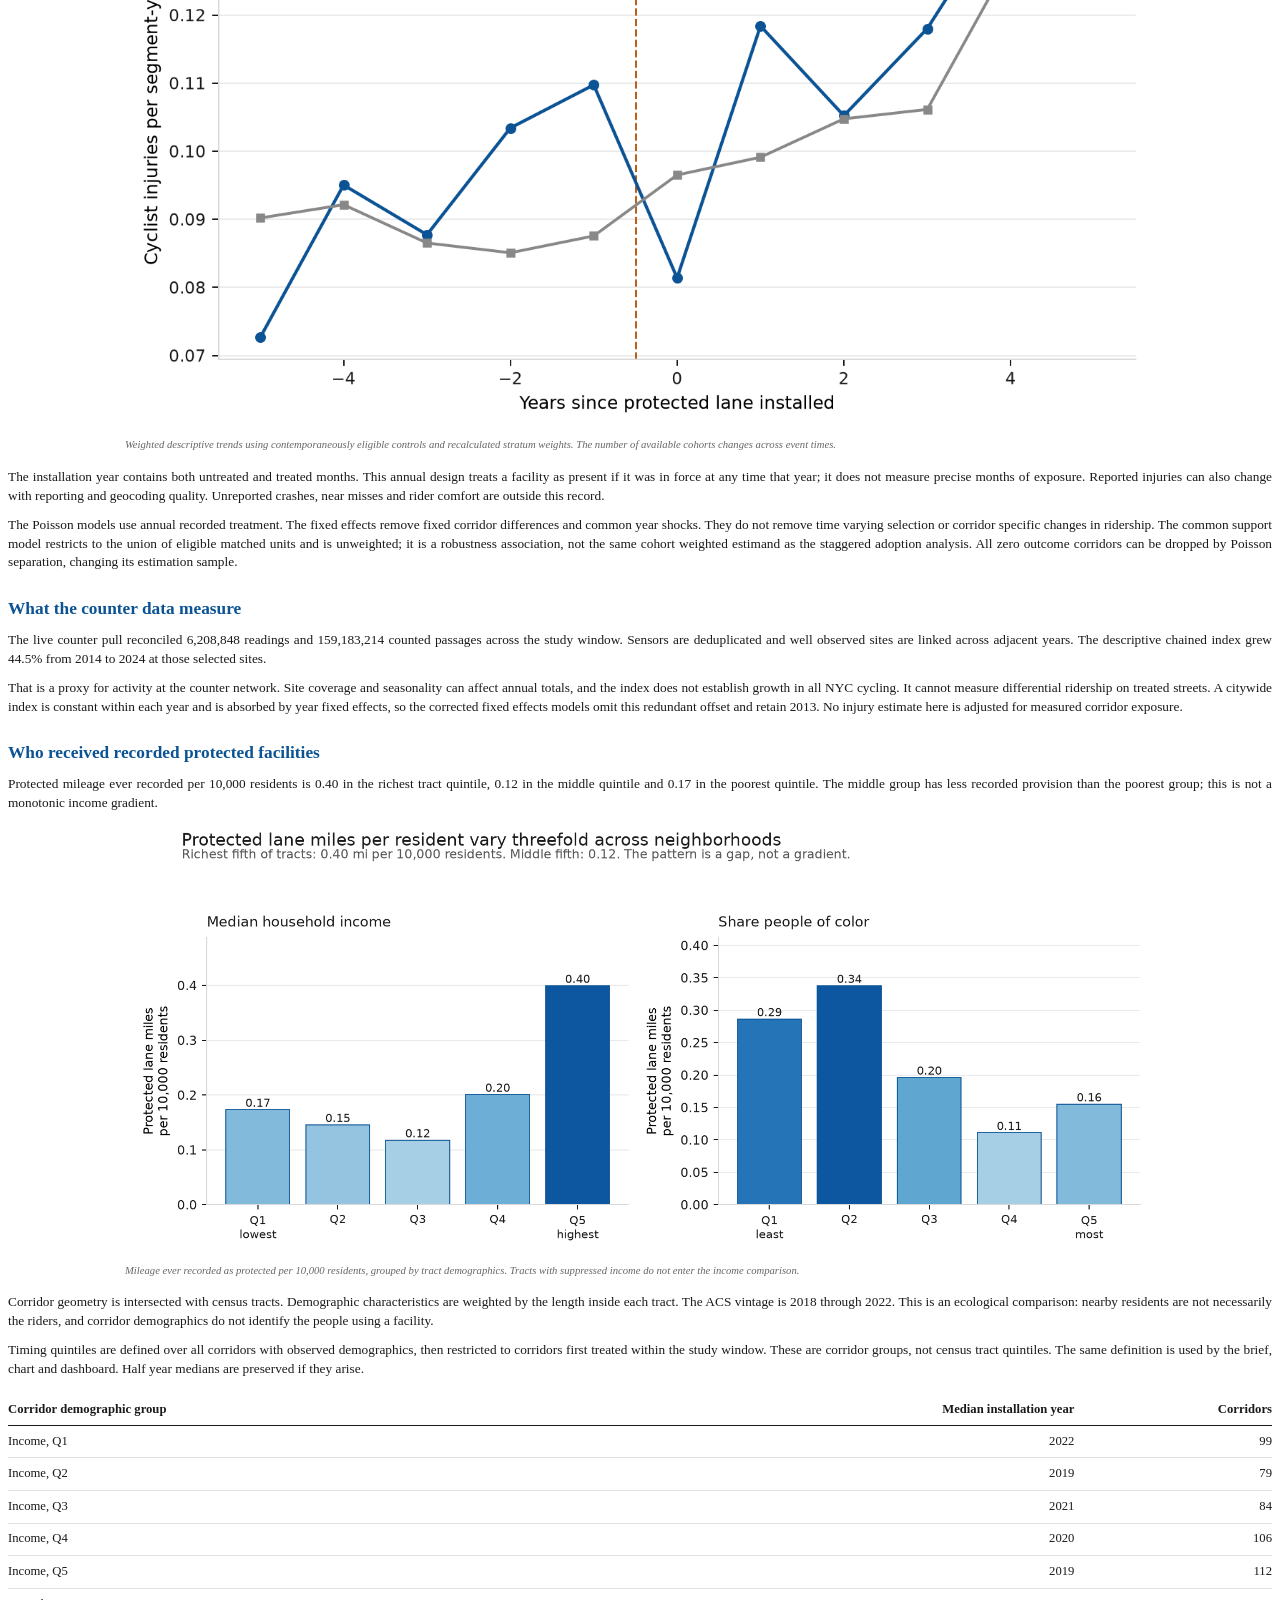
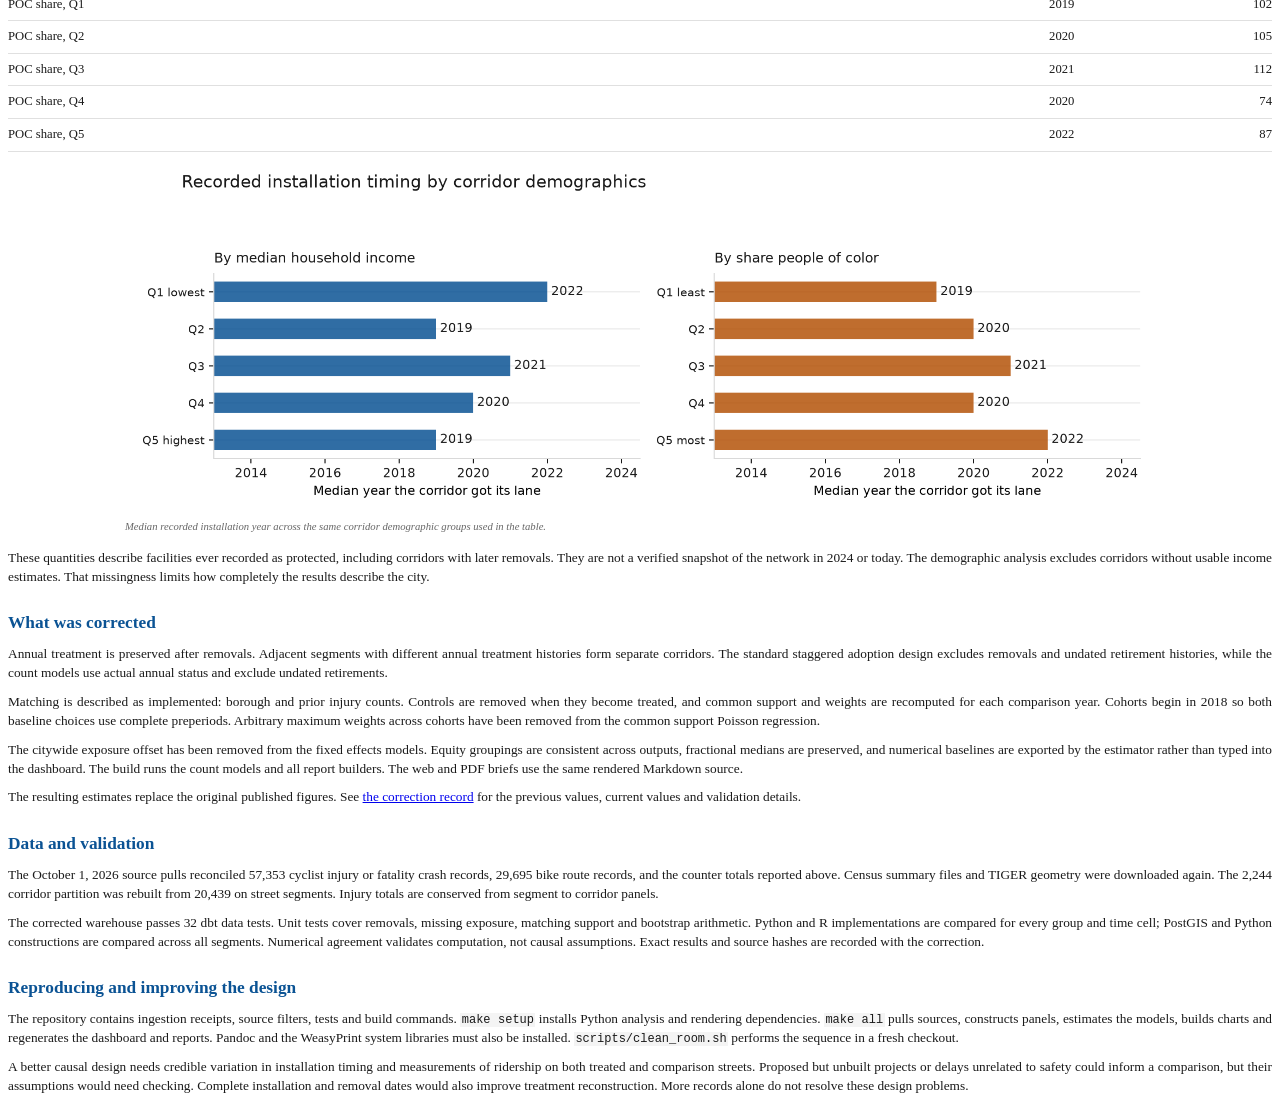
==== commit 67735bb9: "Stabilize corridor identities and clarify chart interpretation" ====
--- a/docs/brief/brief.html
+++ b/docs/brief/brief.html
@@ -122,12 +122,12 @@
 <tr>
 <td>Staggered adoption, last preyear</td>
 <td style="text-align: right;">-30.6%</td>
-<td style="text-align: right;">-78.0% to +8.8%</td>
+<td style="text-align: right;">-79.9% to +6.7%</td>
 </tr>
 <tr>
 <td>Staggered adoption, earlier four years</td>
 <td style="text-align: right;">-4.2%</td>
-<td style="text-align: right;">-30.6% to +20.0%</td>
+<td style="text-align: right;">-30.4% to +20.6%</td>
 </tr>
 <tr>
 <td>Poisson FE, unweighted common support sample</td>
@@ -153,7 +153,7 @@
 exp(coefficient) minus one. Their magnitudes are not directly comparable
 causal estimands.</p>
 <figure>
-<img role="img" aria-label="Group and time estimates relative to the last year before installation, with pointwise 95% corridor bootstrap intervals. Cohort composition changes with event time; these are not simultaneous confidence bands." src="[data-uri]" alt="Group and time estimates relative to the last year before installation, with pointwise 95% corridor bootstrap intervals. Cohort composition changes with event time; these are not simultaneous confidence bands." />
+<img role="img" aria-label="Group and time estimates relative to the last year before installation, with pointwise 95% corridor bootstrap intervals. Cohort composition changes with event time; these are not simultaneous confidence bands." src="[data-uri]